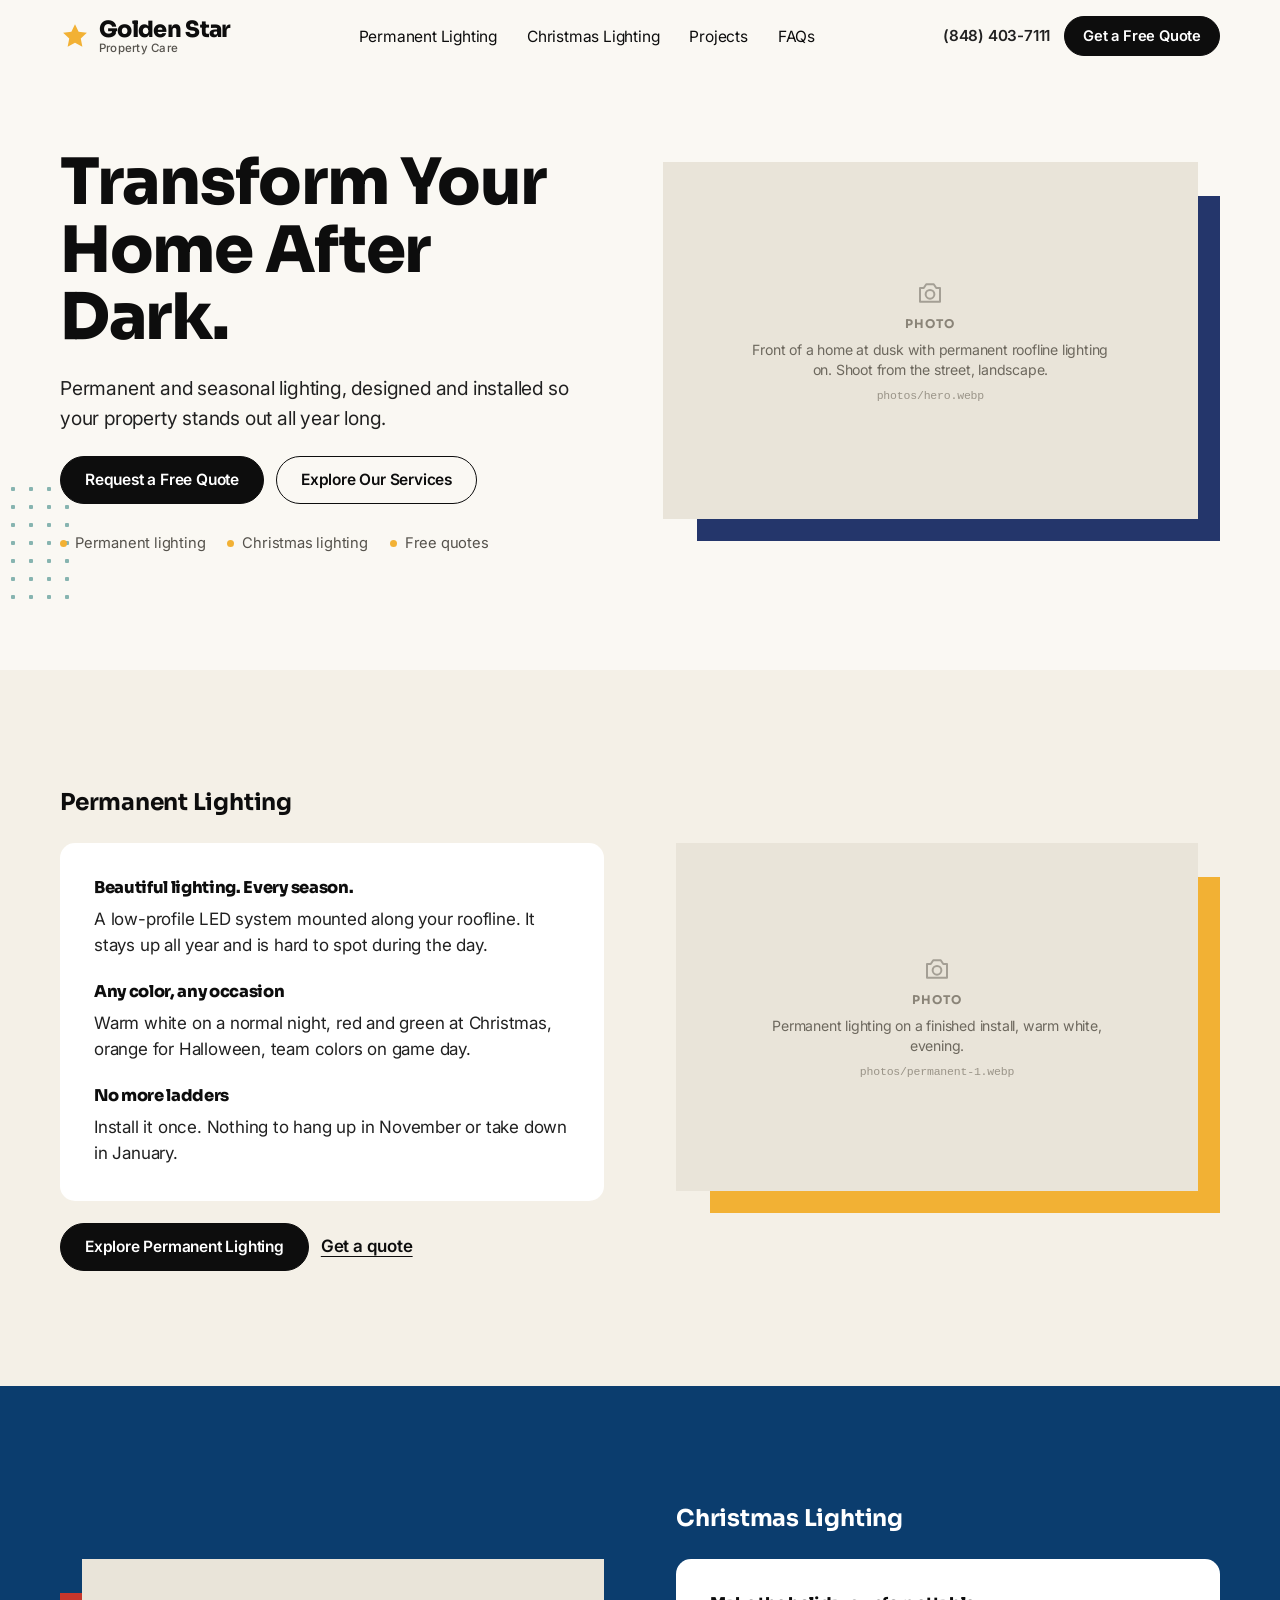
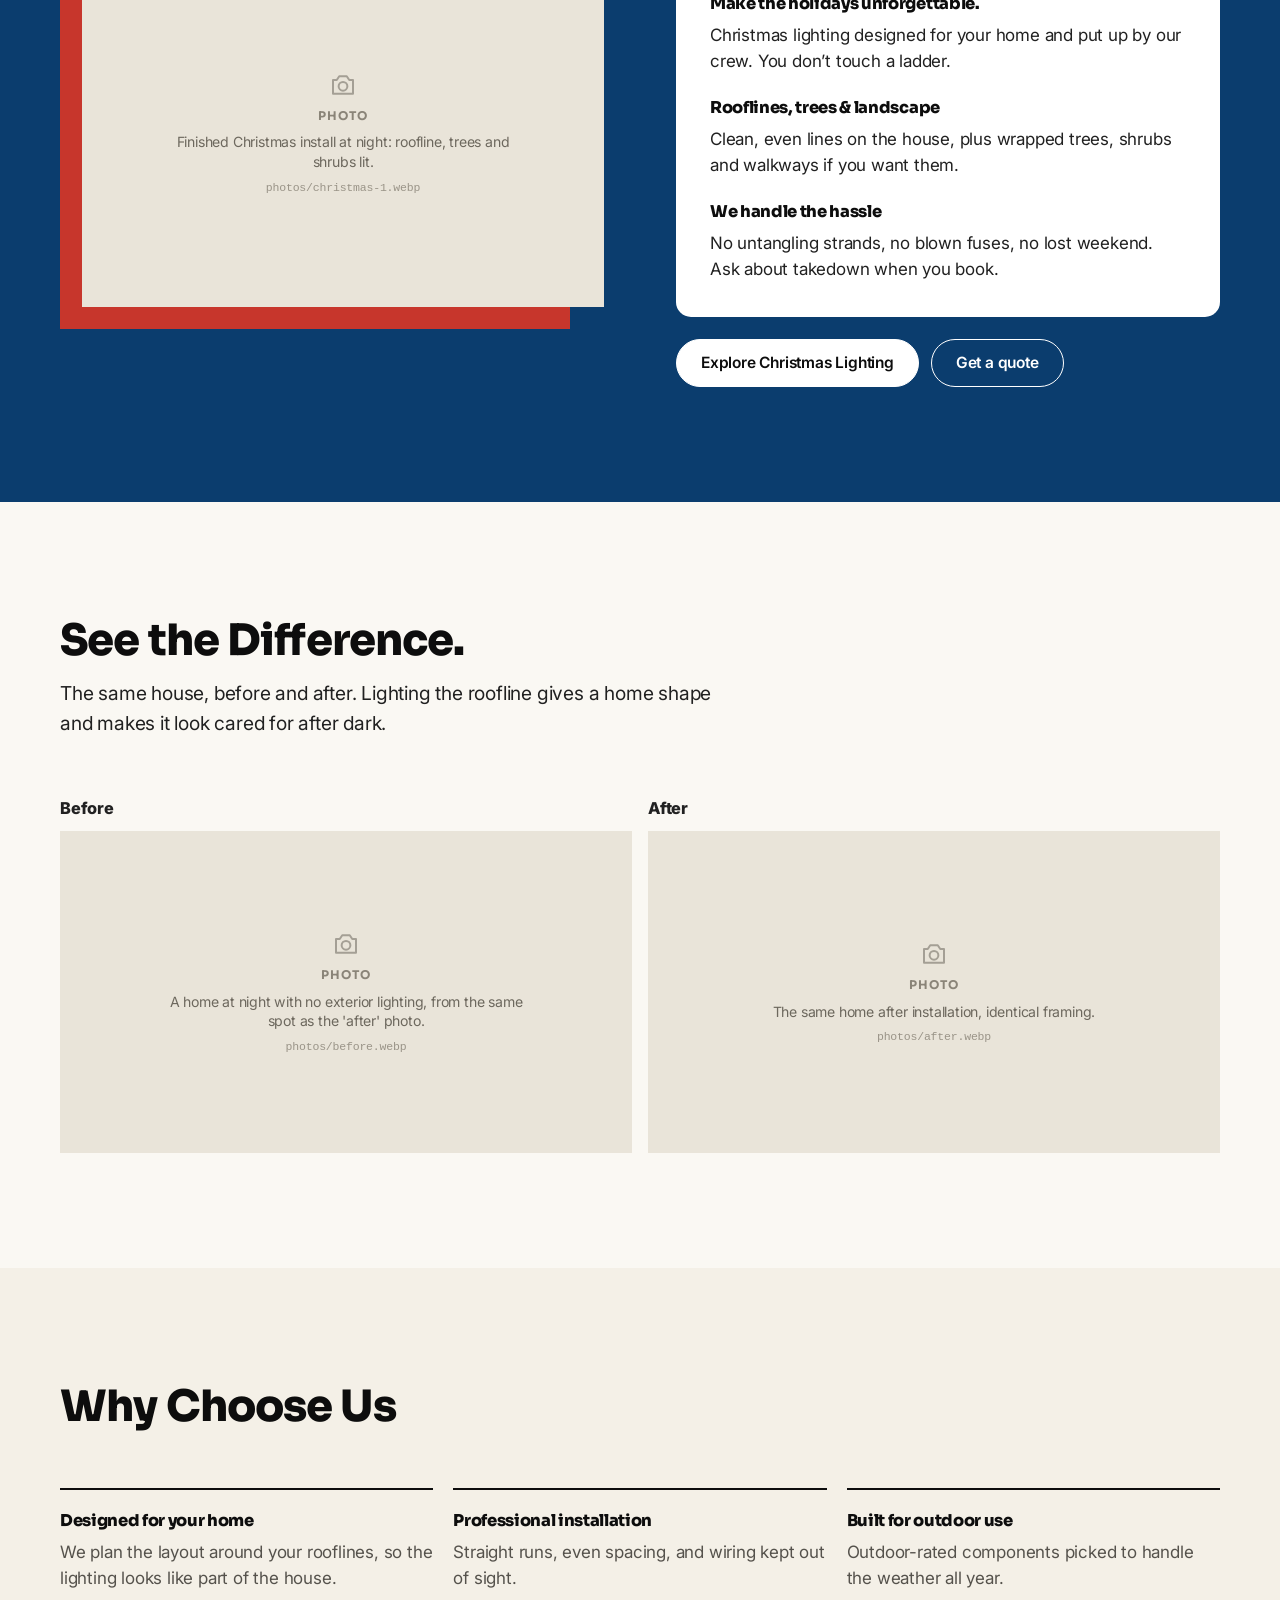
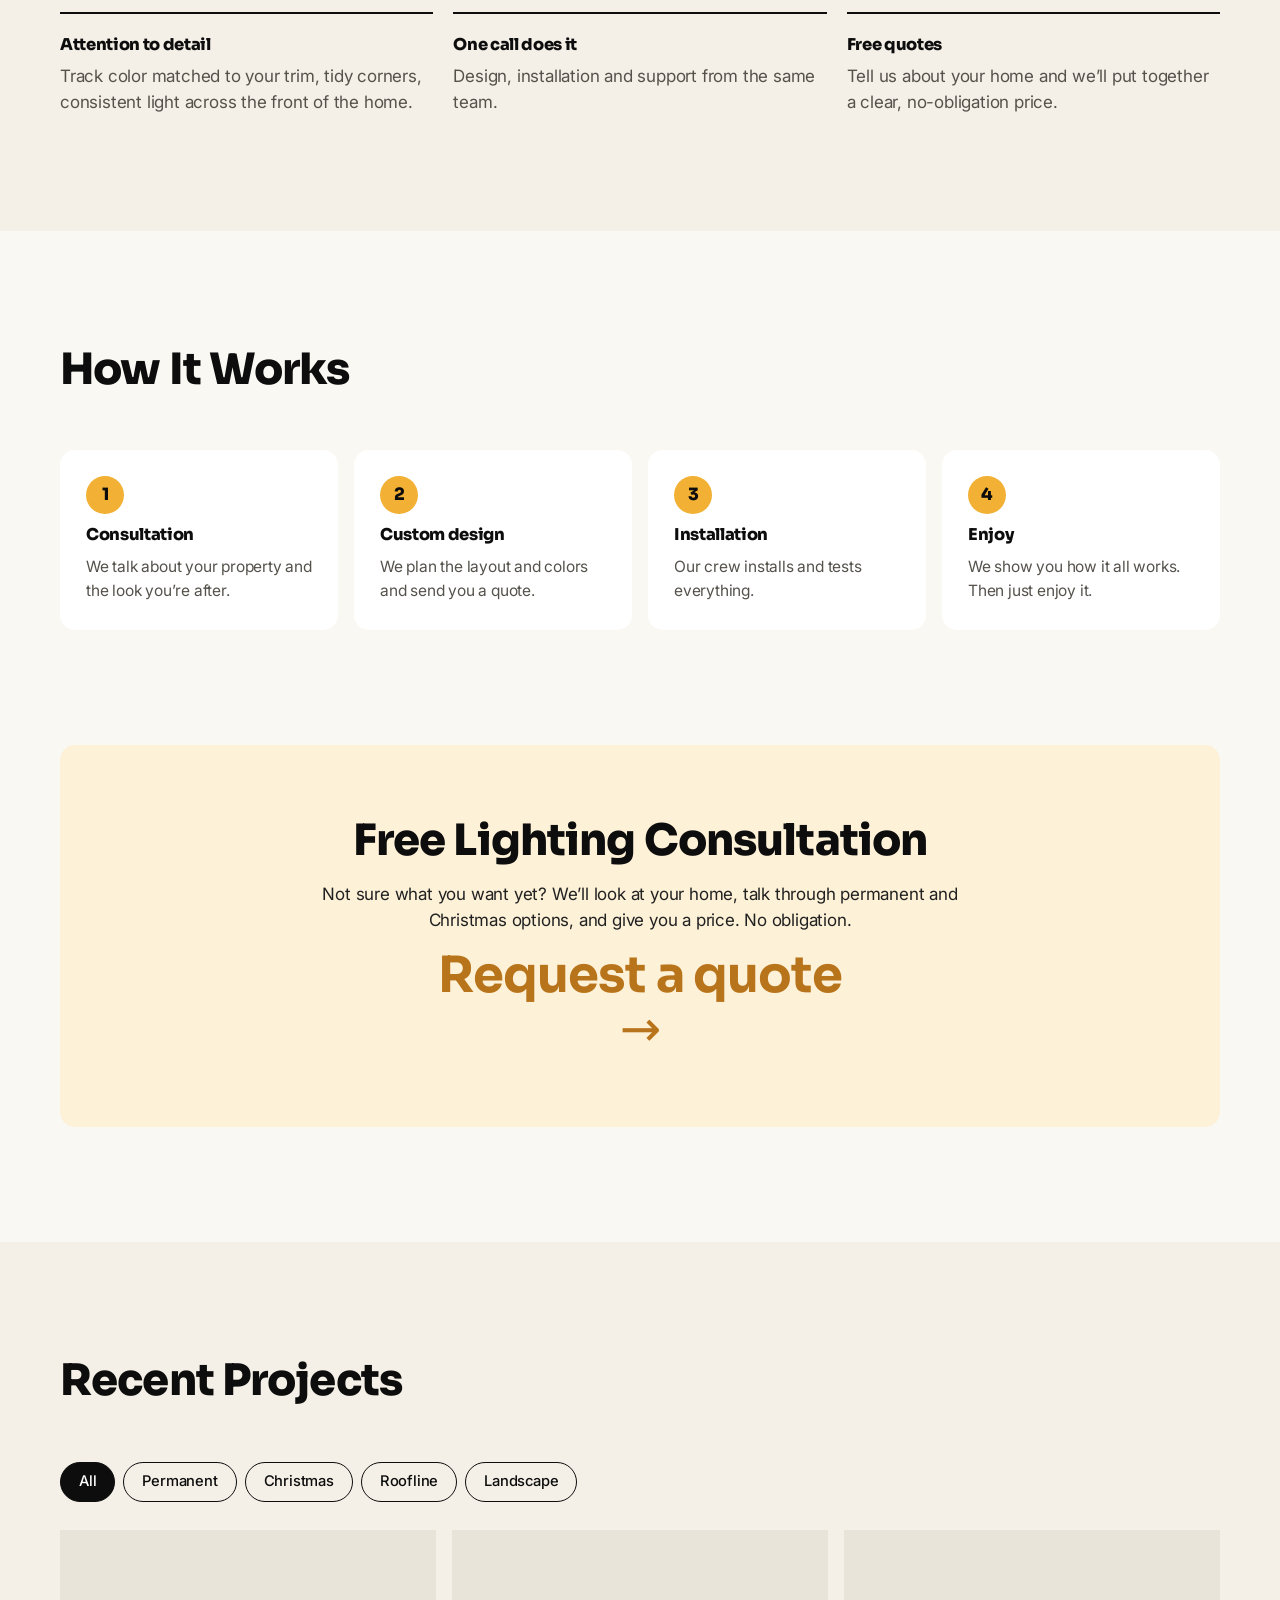
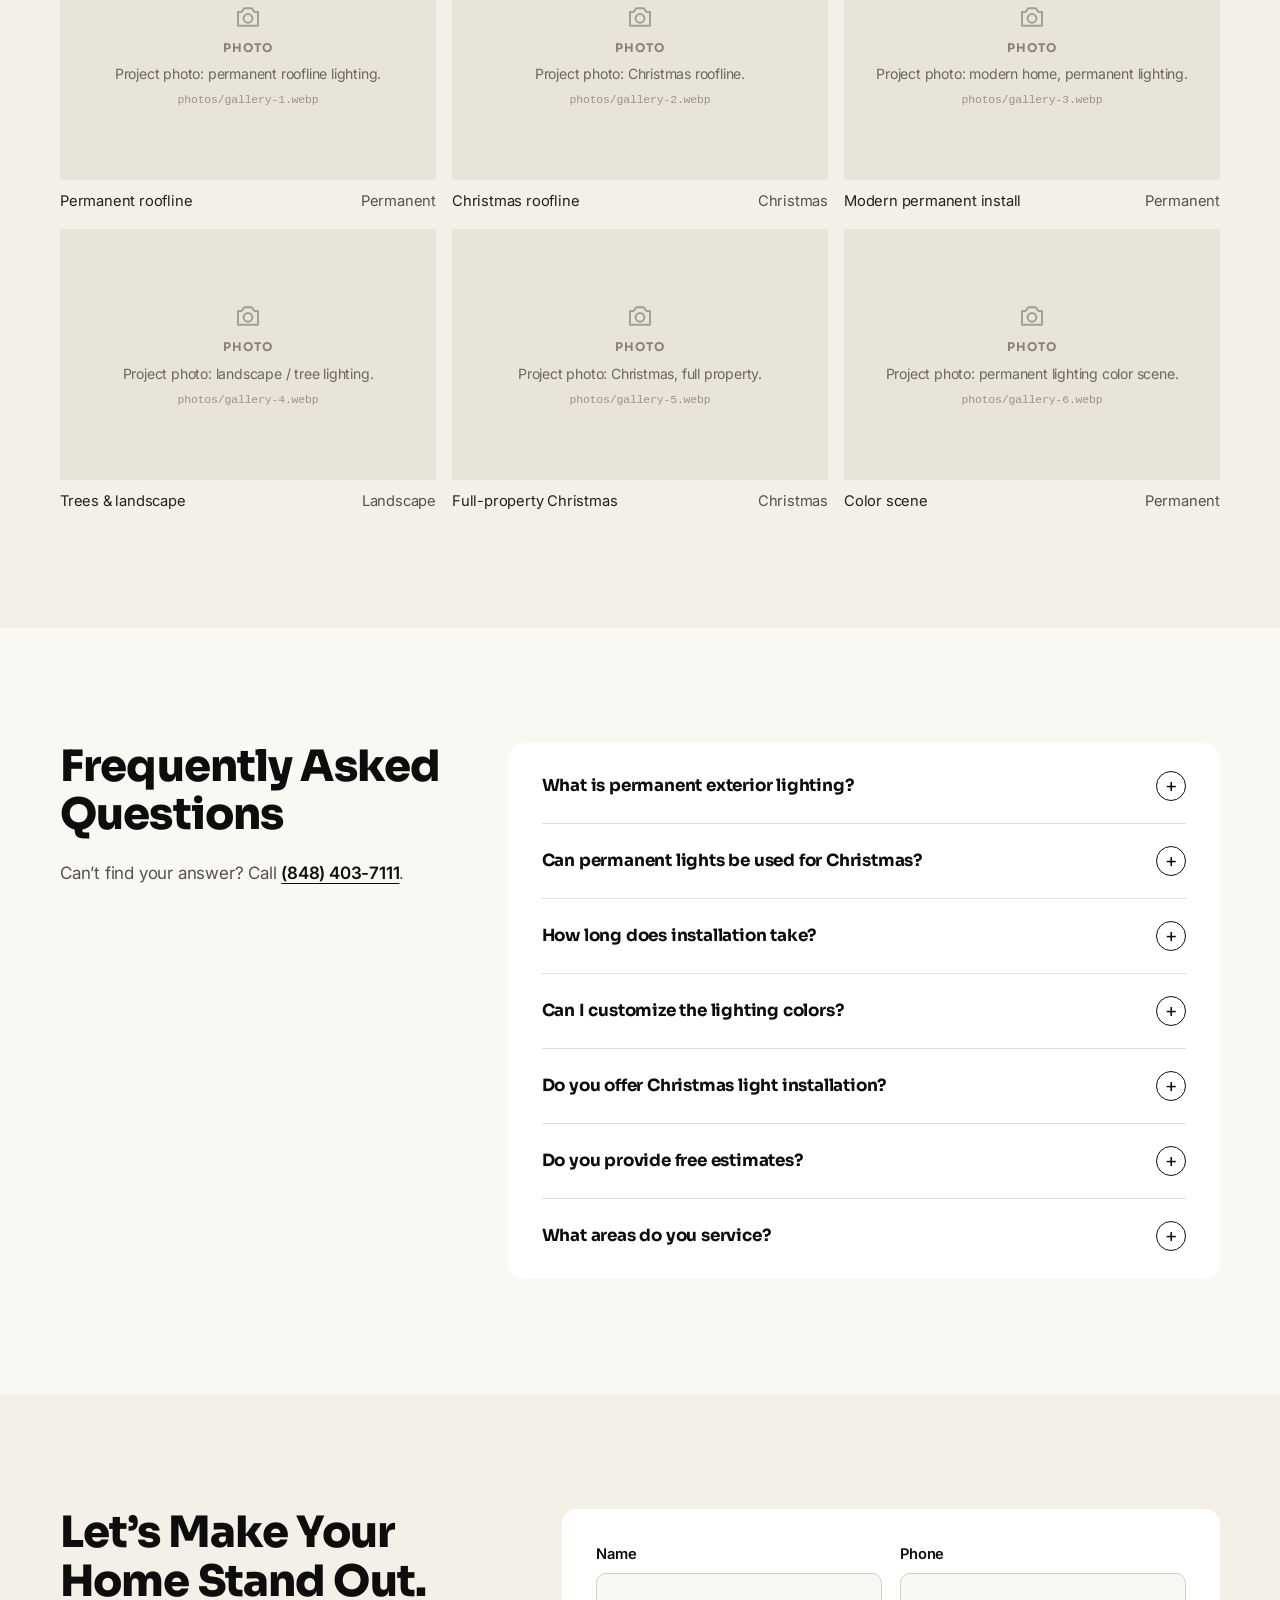
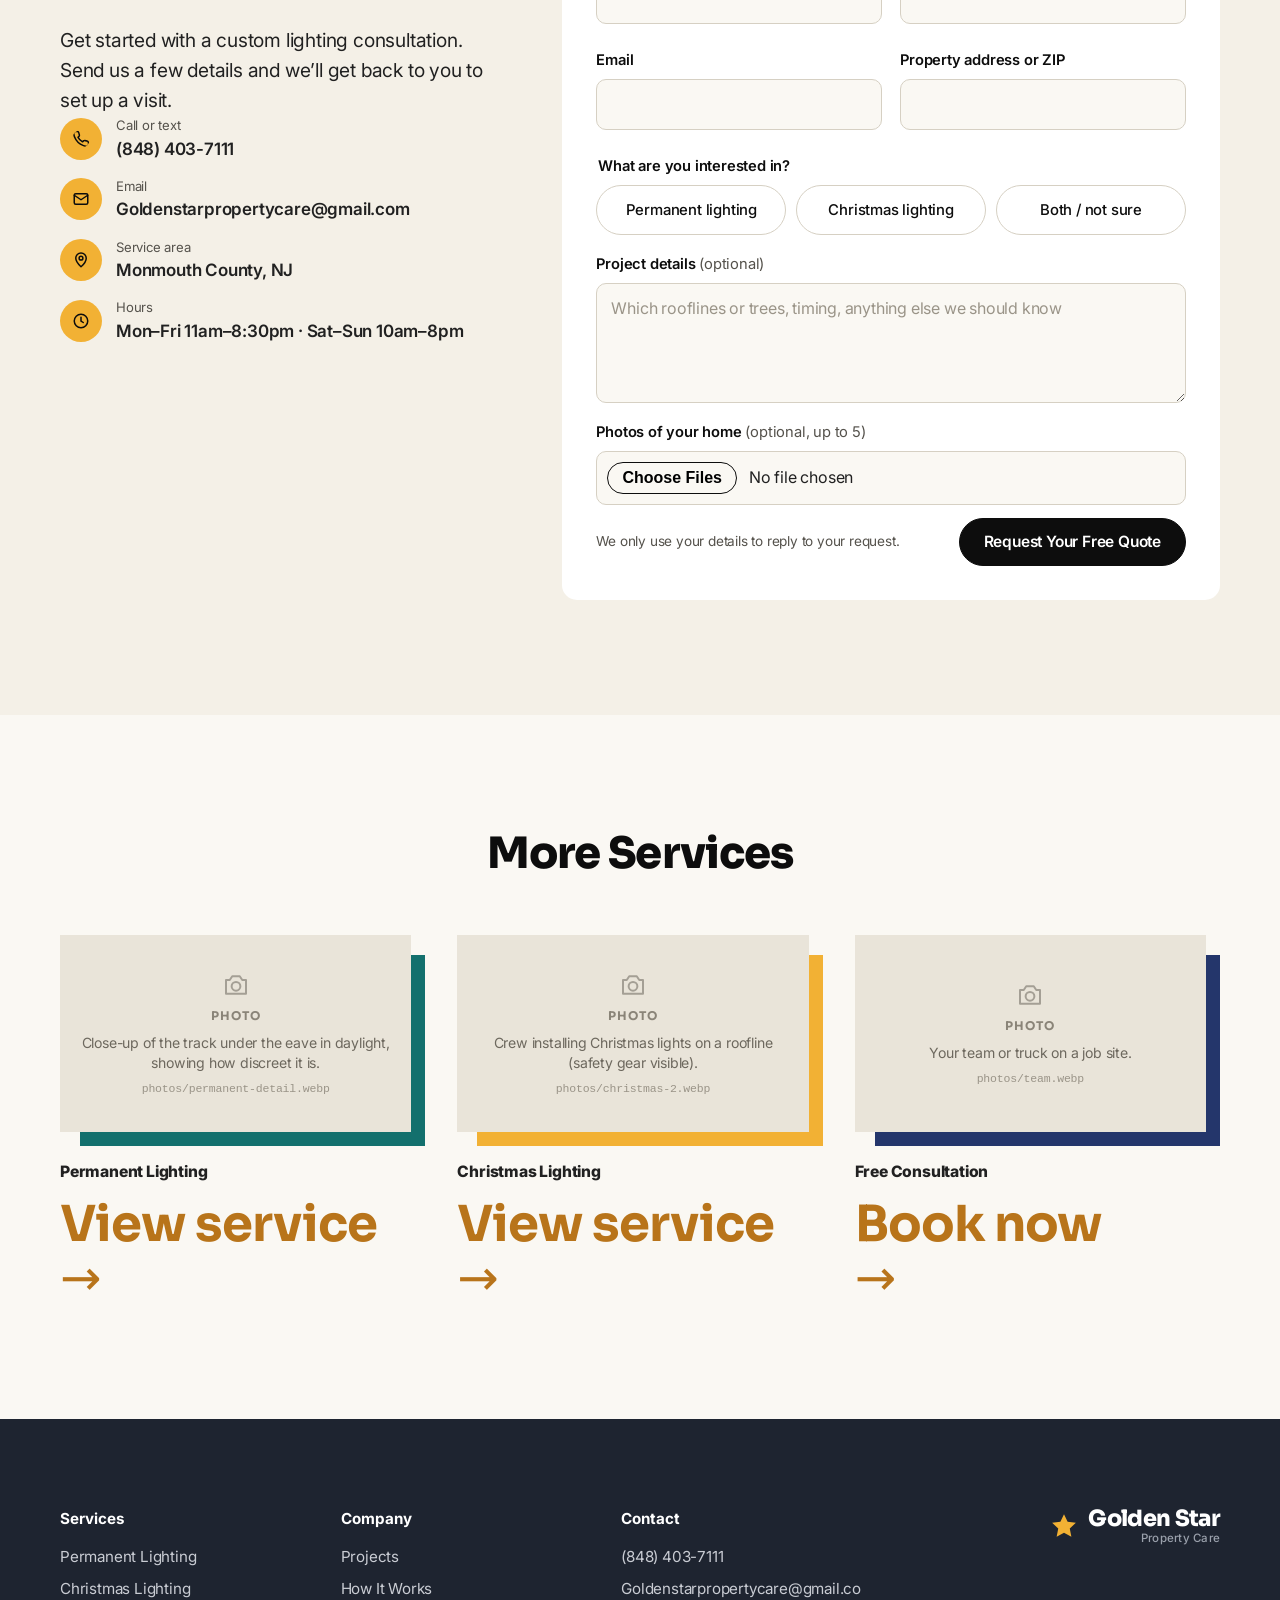
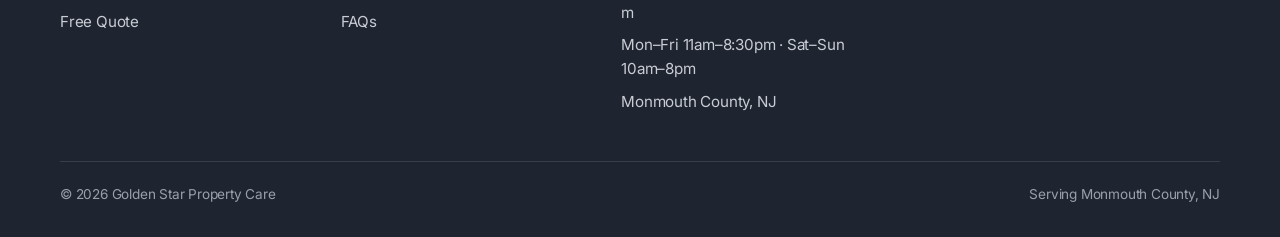
==== index.html @ 19f2c46d "Add files via upload" ====
<!DOCTYPE html>
<html lang="en" class="no-js">
<head>
<meta charset="utf-8">
<meta name="viewport" content="width=device-width, initial-scale=1">
<title>Permanent &amp; Christmas Lighting Installation | Golden Star Property Care</title>
<meta name="description" content="Permanent exterior lighting and professional Christmas light installation, designed to make your home stand out after dark all year long. Free quotes.">
<meta name="robots" content="index, follow">
<link rel="canonical" href="https://goldstarlighting.org/">
<meta name="theme-color" content="#faf8f3">
<meta property="og:type" content="website">
<meta property="og:site_name" content="Golden Star Property Care">
<meta property="og:title" content="Permanent &amp; Christmas Lighting Installation | Golden Star Property Care">
<meta property="og:description" content="Permanent exterior lighting and professional Christmas light installation, designed to make your home stand out after dark all year long. Free quotes.">
<meta property="og:url" content="https://goldstarlighting.org/">
<meta property="og:image" content="https://goldstarlighting.org/og-image.png">
<meta name="twitter:card" content="summary_large_image">
<link rel="icon" href="favicon.svg" type="image/svg+xml">
<link rel="manifest" href="site.webmanifest">
<link rel="preconnect" href="https://fonts.googleapis.com">
<link rel="preconnect" href="https://fonts.gstatic.com" crossorigin>
<link rel="stylesheet" href="https://fonts.googleapis.com/css2?family=Inter:wght@400;500;600;700&family=Sora:wght@600;700;800&display=swap">
<link rel="stylesheet" href="styles.css">
<script type="application/ld+json">{"@context": "https://schema.org", "@type": "HomeAndConstructionBusiness", "@id": "https://goldstarlighting.org/#business", "name": "Golden Star Property Care", "url": "https://goldstarlighting.org/", "telephone": "+18484037111", "email": "Goldenstarpropertycare@gmail.com", "image": "https://goldstarlighting.org/og-image.png", "logo": "https://goldstarlighting.org/favicon.svg", "description": "Permanent exterior lighting and professional Christmas light installation.", "makesOffer": [{"@type": "Offer", "itemOffered": {"@id": "https://goldstarlighting.org/permanent-lighting.html#service"}}, {"@type": "Offer", "itemOffered": {"@id": "https://goldstarlighting.org/christmas-lighting.html#service"}}], "openingHoursSpecification": [{"@type": "OpeningHoursSpecification", "dayOfWeek": ["Monday", "Tuesday", "Wednesday", "Thursday", "Friday"], "opens": "11:00", "closes": "20:30"}, {"@type": "OpeningHoursSpecification", "dayOfWeek": ["Saturday", "Sunday"], "opens": "10:00", "closes": "20:00"}], "areaServed": "Monmouth County, NJ"}</script>
<script type="application/ld+json">{"@context": "https://schema.org", "@type": "FAQPage", "mainEntity": [{"@type": "Question", "name": "What is permanent exterior lighting?", "acceptedAnswer": {"@type": "Answer", "text": "It’s an LED lighting system mounted along your roofline, usually in a slim track that matches your trim. It stays up all year. You can run it as soft white light every evening, or switch to colors for holidays and events."}}, {"@type": "Question", "name": "Can permanent lights be used for Christmas?", "acceptedAnswer": {"@type": "Answer", "text": "Yes. Color-capable systems can run Christmas scenes like red and green or classic warm white, so you don’t need to hang lights each year."}}, {"@type": "Question", "name": "How long does installation take?", "acceptedAnswer": {"@type": "Answer", "text": "It depends on the size of the home and how much of the roofline you want lit. We’ll give you a time estimate along with your quote."}}, {"@type": "Question", "name": "Can I customize the lighting colors?", "acceptedAnswer": {"@type": "Answer", "text": "Color-capable systems let you pick everyday whites, holiday colors, or your own color schemes. Most are controlled from a phone app. We’ll go over the exact options during your consultation."}}, {"@type": "Question", "name": "Do you offer Christmas light installation?", "acceptedAnswer": {"@type": "Answer", "text": "Yes. We design and install Christmas lighting for rooflines, trees and landscaping."}}, {"@type": "Question", "name": "Do you provide free estimates?", "acceptedAnswer": {"@type": "Answer", "text": "Yes, quotes are free. Request one online or give us a call."}}, {"@type": "Question", "name": "What areas do you service?", "acceptedAnswer": {"@type": "Answer", "text": "We work in Monmouth County, NJ. If you’re nearby and not sure, just ask."}}]}</script>
<script src="config.js" defer></script>
<script src="main.js" defer></script>
</head>
<body>
<a class="skip-link" href="#main">Skip to content</a>
<header class="site-header">
  <div class="wrap">
    <a class="brand" href="index.html" aria-label="Golden Star Property Care home"><svg class="star" viewBox="0 0 24 24" aria-hidden="true"><path d="M12 2.5l2.9 6.1 6.6.8-4.9 4.6 1.3 6.6L12 17.3l-5.9 3.3 1.3-6.6-4.9-4.6 6.6-.8z" fill="#f2b134"/></svg><span>Golden Star<small>Property Care</small></span></a>
    <nav class="nav" aria-label="Primary"><ul><li><a href="permanent-lighting.html">Permanent Lighting</a></li><li><a href="christmas-lighting.html">Christmas Lighting</a></li><li><a href="index.html#projects">Projects</a></li><li><a href="index.html#faq">FAQs</a></li></ul></nav>
    <div class="header-actions">
      <a class="header-phone" href="tel:+18484037111">(848) 403-7111</a>
      <a class="btn btn--sm header-cta" href="#quote">Get a Free Quote</a>
      <button class="menu-toggle" type="button" aria-expanded="false" aria-controls="mobile-nav" aria-label="Open menu"><span></span></button>
    </div>
  </div>
</header>
<div class="mobile-nav" id="mobile-nav">
  <nav aria-label="Mobile"><ul><li><a href="index.html">Home</a></li><li><a href="permanent-lighting.html">Permanent Lighting</a></li><li><a href="christmas-lighting.html">Christmas Lighting</a></li><li><a href="index.html#projects">Projects</a></li><li><a href="index.html#faq">FAQs</a></li></ul></nav>
  <div class="stack-sm">
    <a class="btn" href="#quote">Get a Free Quote</a>
    <a class="btn btn--line" href="tel:+18484037111"><svg class="ic" viewBox="0 0 24 24" fill="none" stroke="currentColor" stroke-width="2" stroke-linecap="round" stroke-linejoin="round" aria-hidden="true"><path d="M22 16.9v3a2 2 0 0 1-2.2 2 19.8 19.8 0 0 1-8.6-3.1 19.5 19.5 0 0 1-6-6A19.8 19.8 0 0 1 2.1 4.2 2 2 0 0 1 4.1 2h3a2 2 0 0 1 2 1.7c.1.9.4 1.8.7 2.7a2 2 0 0 1-.5 2.1L8 9.8a16 16 0 0 0 6 6l1.3-1.3a2 2 0 0 1 2.1-.4c.9.3 1.8.6 2.7.7a2 2 0 0 1 1.7 2z"/></svg> Call (848) 403-7111</a>
  </div>
</div>
<main id="main">

<section class="hero" aria-labelledby="hero-title">
  <span class="dots" aria-hidden="true"></span>
  <div class="wrap">
    <div class="hero__copy reveal">
      <h1 class="h1" id="hero-title">Transform Your Home After Dark.</h1>
      <p class="lede">Permanent and seasonal lighting, designed and installed so your property stands out all year long.</p>
      <div class="btn-row"><a class="btn" href="#quote">Request a Free Quote</a><a class="btn btn--line" href="#services">Explore Our Services</a></div>
      <ul class="trust"><li>Permanent lighting</li><li>Christmas lighting</li><li>Free quotes</li></ul>
    </div>
    <div class="reveal"><div class="shot shot--navy"><div class="photo photo--empty" role="img" aria-label="Photo coming soon"><div class="brief"><svg viewBox="0 0 24 24" fill="none" stroke="currentColor" stroke-width="1.6" stroke-linecap="round" stroke-linejoin="round" aria-hidden="true"><path d="M4 8h3l2-3h6l2 3h3v11H4z"/><circle cx="12" cy="13" r="3.5"/></svg><strong>Photo</strong><span>Front of a home at dusk with permanent roofline lighting on. Shoot from the street, landscape.</span><code>photos/hero.webp</code></div></div></div></div>
  </div>
</section>

<section class="section bg-sand" id="services" aria-labelledby="perm-title">
  <div class="wrap feature-block">
    <div class="feature-block__text reveal">
      <h2 class="label" id="perm-title">Permanent Lighting</h2>
      <div class="card">
        <div class="sub"><h3 class="h4">Beautiful lighting. Every season.</h3><p>A low-profile LED system mounted along your roofline. It stays up all year and is hard to spot during the day.</p></div>
        <div class="sub"><h3 class="h4">Any color, any occasion</h3><p>Warm white on a normal night, red and green at Christmas, orange for Halloween, team colors on game day.</p></div>
        <div class="sub"><h3 class="h4">No more ladders</h3><p>Install it once. Nothing to hang up in November or take down in January.</p></div>
      </div>
      <div class="btn-row"><a class="btn" href="permanent-lighting.html">Explore Permanent Lighting</a><a class="text-link" href="#quote" data-service="permanent">Get a quote</a></div>
    </div>
    <div class="reveal"><div class="shot shot--amber"><div class="photo photo--empty" role="img" aria-label="Photo coming soon"><div class="brief"><svg viewBox="0 0 24 24" fill="none" stroke="currentColor" stroke-width="1.6" stroke-linecap="round" stroke-linejoin="round" aria-hidden="true"><path d="M4 8h3l2-3h6l2 3h3v11H4z"/><circle cx="12" cy="13" r="3.5"/></svg><strong>Photo</strong><span>Permanent lighting on a finished install, warm white, evening.</span><code>photos/permanent-1.webp</code></div></div></div></div>
  </div>
</section>

<section class="section bg-blue" aria-labelledby="xmas-title">
  <div class="wrap feature-block feature-block--flip">
    <div class="feature-block__text reveal">
      <h2 class="label" id="xmas-title" style="color:#fff">Christmas Lighting</h2>
      <div class="card">
        <div class="sub"><h3 class="h4">Make the holidays unforgettable.</h3><p>Christmas lighting designed for your home and put up by our crew. You don’t touch a ladder.</p></div>
        <div class="sub"><h3 class="h4">Rooflines, trees &amp; landscape</h3><p>Clean, even lines on the house, plus wrapped trees, shrubs and walkways if you want them.</p></div>
        <div class="sub"><h3 class="h4">We handle the hassle</h3><p>No untangling strands, no blown fuses, no lost weekend. Ask about takedown when you book.</p></div>
      </div>
      <div class="btn-row"><a class="btn" href="christmas-lighting.html">Explore Christmas Lighting</a><a class="btn btn--line" href="#quote" data-service="christmas">Get a quote</a></div>
    </div>
    <div class="reveal"><div class="shot shot--red shot--left"><div class="photo photo--empty" role="img" aria-label="Photo coming soon"><div class="brief"><svg viewBox="0 0 24 24" fill="none" stroke="currentColor" stroke-width="1.6" stroke-linecap="round" stroke-linejoin="round" aria-hidden="true"><path d="M4 8h3l2-3h6l2 3h3v11H4z"/><circle cx="12" cy="13" r="3.5"/></svg><strong>Photo</strong><span>Finished Christmas install at night: roofline, trees and shrubs lit.</span><code>photos/christmas-1.webp</code></div></div></div></div>
  </div>
</section>

<section class="section" aria-labelledby="ba-title">
  <div class="wrap">
    <div class="head"><h2 class="h2" id="ba-title">See the Difference.</h2><p class="lede">The same house, before and after. Lighting the roofline gives a home shape and makes it look cared for after dark.</p></div>
    <div class="ba-pair reveal"><div class="stack-sm"><span class="h4">Before</span><div class="photo photo--wide photo--empty" role="img" aria-label="Photo coming soon"><div class="brief"><svg viewBox="0 0 24 24" fill="none" stroke="currentColor" stroke-width="1.6" stroke-linecap="round" stroke-linejoin="round" aria-hidden="true"><path d="M4 8h3l2-3h6l2 3h3v11H4z"/><circle cx="12" cy="13" r="3.5"/></svg><strong>Photo</strong><span>A home at night with no exterior lighting, from the same spot as the 'after' photo.</span><code>photos/before.webp</code></div></div></div><div class="stack-sm"><span class="h4">After</span><div class="photo photo--wide photo--empty" role="img" aria-label="Photo coming soon"><div class="brief"><svg viewBox="0 0 24 24" fill="none" stroke="currentColor" stroke-width="1.6" stroke-linecap="round" stroke-linejoin="round" aria-hidden="true"><path d="M4 8h3l2-3h6l2 3h3v11H4z"/><circle cx="12" cy="13" r="3.5"/></svg><strong>Photo</strong><span>The same home after installation, identical framing.</span><code>photos/after.webp</code></div></div></div></div>
  </div>
</section>

<section class="section bg-sand" aria-labelledby="why-title">
  <div class="wrap">
    <div class="head"><h2 class="h2" id="why-title">Why Choose Us</h2></div>
    <div class="grid-3">
      <div class="point reveal"><h3 class="h4">Designed for your home</h3><p>We plan the layout around your rooflines, so the lighting looks like part of the house.</p></div>
      <div class="point reveal"><h3 class="h4">Professional installation</h3><p>Straight runs, even spacing, and wiring kept out of sight.</p></div>
      <div class="point reveal"><h3 class="h4">Built for outdoor use</h3><p>Outdoor-rated components picked to handle the weather all year.</p></div>
      <div class="point reveal"><h3 class="h4">Attention to detail</h3><p>Track color matched to your trim, tidy corners, consistent light across the front of the home.</p></div>
      <div class="point reveal"><h3 class="h4">One call does it</h3><p>Design, installation and support from the same team.</p></div>
      <div class="point reveal"><h3 class="h4">Free quotes</h3><p>Tell us about your home and we’ll put together a clear, no-obligation price.</p></div>
    </div>
  </div>
</section>

<section class="section" id="how" aria-labelledby="how-title">
  <div class="wrap">
    <div class="head"><h2 class="h2" id="how-title">How It Works</h2></div>
    <ol class="steps">
      <li class="step reveal"><h3 class="h4">Consultation</h3><p>We talk about your property and the look you’re after.</p></li>
      <li class="step reveal"><h3 class="h4">Custom design</h3><p>We plan the layout and colors and send you a quote.</p></li>
      <li class="step reveal"><h3 class="h4">Installation</h3><p>Our crew installs and tests everything.</p></li>
      <li class="step reveal"><h3 class="h4">Enjoy</h3><p>We show you how it all works. Then just enjoy it.</p></li>
    </ol>
  </div>
</section>

<section class="section" style="padding-top:0" aria-labelledby="banner-title">
  <div class="wrap">
    <div class="banner reveal">
      <h2 class="h2" id="banner-title">Free Lighting Consultation</h2>
      <p>Not sure what you want yet? We’ll look at your home, talk through permanent and Christmas options, and give you a price. No obligation.</p>
      <a class="big-link" href="#quote">Request a quote <span class="arr">→</span></a>
    </div>
  </div>
</section>

<section class="section bg-sand" id="projects" aria-labelledby="proj-title">
  <div class="wrap">
    <div class="head"><h2 class="h2" id="proj-title">Recent Projects</h2></div>
    <div class="filters" role="group" aria-label="Filter projects" data-filter-group="gallery-grid"><button class="chip" type="button" data-filter="all" aria-pressed="true">All</button><button class="chip" type="button" data-filter="permanent" aria-pressed="false">Permanent</button><button class="chip" type="button" data-filter="christmas" aria-pressed="false">Christmas</button><button class="chip" type="button" data-filter="roofline" aria-pressed="false">Roofline</button><button class="chip" type="button" data-filter="landscape" aria-pressed="false">Landscape</button></div><div class="gallery" id="gallery-grid"><figure class="g-item reveal" data-cat="permanent roofline"><div class="photo photo--empty" role="img" aria-label="Photo coming soon"><div class="brief"><svg viewBox="0 0 24 24" fill="none" stroke="currentColor" stroke-width="1.6" stroke-linecap="round" stroke-linejoin="round" aria-hidden="true"><path d="M4 8h3l2-3h6l2 3h3v11H4z"/><circle cx="12" cy="13" r="3.5"/></svg><strong>Photo</strong><span>Project photo: permanent roofline lighting.</span><code>photos/gallery-1.webp</code></div></div><figcaption>Permanent roofline<span>Permanent</span></figcaption></figure><figure class="g-item reveal" data-cat="christmas roofline"><div class="photo photo--empty" role="img" aria-label="Photo coming soon"><div class="brief"><svg viewBox="0 0 24 24" fill="none" stroke="currentColor" stroke-width="1.6" stroke-linecap="round" stroke-linejoin="round" aria-hidden="true"><path d="M4 8h3l2-3h6l2 3h3v11H4z"/><circle cx="12" cy="13" r="3.5"/></svg><strong>Photo</strong><span>Project photo: Christmas roofline.</span><code>photos/gallery-2.webp</code></div></div><figcaption>Christmas roofline<span>Christmas</span></figcaption></figure><figure class="g-item reveal" data-cat="permanent"><div class="photo photo--empty" role="img" aria-label="Photo coming soon"><div class="brief"><svg viewBox="0 0 24 24" fill="none" stroke="currentColor" stroke-width="1.6" stroke-linecap="round" stroke-linejoin="round" aria-hidden="true"><path d="M4 8h3l2-3h6l2 3h3v11H4z"/><circle cx="12" cy="13" r="3.5"/></svg><strong>Photo</strong><span>Project photo: modern home, permanent lighting.</span><code>photos/gallery-3.webp</code></div></div><figcaption>Modern permanent install<span>Permanent</span></figcaption></figure><figure class="g-item reveal" data-cat="landscape christmas"><div class="photo photo--empty" role="img" aria-label="Photo coming soon"><div class="brief"><svg viewBox="0 0 24 24" fill="none" stroke="currentColor" stroke-width="1.6" stroke-linecap="round" stroke-linejoin="round" aria-hidden="true"><path d="M4 8h3l2-3h6l2 3h3v11H4z"/><circle cx="12" cy="13" r="3.5"/></svg><strong>Photo</strong><span>Project photo: landscape / tree lighting.</span><code>photos/gallery-4.webp</code></div></div><figcaption>Trees & landscape<span>Landscape</span></figcaption></figure><figure class="g-item reveal" data-cat="christmas landscape"><div class="photo photo--empty" role="img" aria-label="Photo coming soon"><div class="brief"><svg viewBox="0 0 24 24" fill="none" stroke="currentColor" stroke-width="1.6" stroke-linecap="round" stroke-linejoin="round" aria-hidden="true"><path d="M4 8h3l2-3h6l2 3h3v11H4z"/><circle cx="12" cy="13" r="3.5"/></svg><strong>Photo</strong><span>Project photo: Christmas, full property.</span><code>photos/gallery-5.webp</code></div></div><figcaption>Full-property Christmas<span>Christmas</span></figcaption></figure><figure class="g-item reveal" data-cat="permanent"><div class="photo photo--empty" role="img" aria-label="Photo coming soon"><div class="brief"><svg viewBox="0 0 24 24" fill="none" stroke="currentColor" stroke-width="1.6" stroke-linecap="round" stroke-linejoin="round" aria-hidden="true"><path d="M4 8h3l2-3h6l2 3h3v11H4z"/><circle cx="12" cy="13" r="3.5"/></svg><strong>Photo</strong><span>Project photo: permanent lighting color scene.</span><code>photos/gallery-6.webp</code></div></div><figcaption>Color scene<span>Permanent</span></figcaption></figure></div>
  </div>
</section>


<section class="section" id="faq" aria-labelledby="faq-title">
  <div class="wrap faq-layout">
    <div class="stack reveal"><h2 class="h2" id="faq-title">Frequently Asked Questions</h2><p class="soft">Can’t find your answer? Call <a class="text-link" href="tel:+18484037111">(848) 403-7111</a>.</p></div>
    <div class="reveal"><div class="faq"><details><summary>What is permanent exterior lighting?</summary><div class="answer"><p>It’s an LED lighting system mounted along your roofline, usually in a slim track that matches your trim. It stays up all year. You can run it as soft white light every evening, or switch to colors for holidays and events.</p></div></details><details><summary>Can permanent lights be used for Christmas?</summary><div class="answer"><p>Yes. Color-capable systems can run Christmas scenes like red and green or classic warm white, so you don’t need to hang lights each year.</p></div></details><details><summary>How long does installation take?</summary><div class="answer"><p>It depends on the size of the home and how much of the roofline you want lit. We’ll give you a time estimate along with your quote.</p></div></details><details><summary>Can I customize the lighting colors?</summary><div class="answer"><p>Color-capable systems let you pick everyday whites, holiday colors, or your own color schemes. Most are controlled from a phone app. We’ll go over the exact options during your consultation.</p></div></details><details><summary>Do you offer Christmas light installation?</summary><div class="answer"><p>Yes. We design and install Christmas lighting for rooflines, trees and landscaping.</p></div></details><details><summary>Do you provide free estimates?</summary><div class="answer"><p>Yes, quotes are free. Request one online or give us a call.</p></div></details><details><summary>What areas do you service?</summary><div class="answer"><p>We work in Monmouth County, NJ. If you’re nearby and not sure, just ask.</p></div></details></div></div>
  </div>
</section>
<section class="section bg-sand" id="quote" aria-labelledby="quote-title">
  <div class="wrap quote">
    <div class="stack reveal">
      <h2 class="h2" id="quote-title">Let’s Make Your Home Stand Out.</h2>
      <p class="lede">Get started with a custom lighting consultation. Send us a few details and we’ll get back to you to set up a visit.</p>
      <ul class="contact">
        <li><a href="tel:+18484037111"><span class="ic"><svg class="ic" viewBox="0 0 24 24" fill="none" stroke="currentColor" stroke-width="2" stroke-linecap="round" stroke-linejoin="round" aria-hidden="true"><path d="M22 16.9v3a2 2 0 0 1-2.2 2 19.8 19.8 0 0 1-8.6-3.1 19.5 19.5 0 0 1-6-6A19.8 19.8 0 0 1 2.1 4.2 2 2 0 0 1 4.1 2h3a2 2 0 0 1 2 1.7c.1.9.4 1.8.7 2.7a2 2 0 0 1-.5 2.1L8 9.8a16 16 0 0 0 6 6l1.3-1.3a2 2 0 0 1 2.1-.4c.9.3 1.8.6 2.7.7a2 2 0 0 1 1.7 2z"/></svg></span><span><small>Call or text</small><strong>(848) 403-7111</strong></span></a></li>
        <li><a href="mailto:Goldenstarpropertycare@gmail.com"><span class="ic"><svg viewBox="0 0 24 24" fill="none" stroke="currentColor" stroke-width="2" stroke-linecap="round" stroke-linejoin="round" aria-hidden="true"><rect x="3" y="5" width="18" height="14" rx="2"/><path d="M3 7l9 6 9-6"/></svg></span><span><small>Email</small><strong>Goldenstarpropertycare@gmail.com</strong></span></a></li>
        <li><div><span class="ic"><svg viewBox="0 0 24 24" fill="none" stroke="currentColor" stroke-width="2" stroke-linecap="round" stroke-linejoin="round" aria-hidden="true"><path d="M12 21s-7-6.2-7-11.5A7 7 0 0 1 19 9.5C19 14.8 12 21 12 21z"/><circle cx="12" cy="9.5" r="2.5"/></svg></span><span><small>Service area</small><strong>Monmouth County, NJ</strong></span></div></li>
        <li><div><span class="ic"><svg viewBox="0 0 24 24" fill="none" stroke="currentColor" stroke-width="2" stroke-linecap="round" aria-hidden="true"><circle cx="12" cy="12" r="9"/><path d="M12 7v5l3 2"/></svg></span><span><small>Hours</small><strong>Mon–Fri 11am–8:30pm · Sat–Sun 10am–8pm</strong></span></div></li>
      </ul>
    </div>
    <div class="card reveal">
      <form data-quote-form novalidate enctype="multipart/form-data" method="post" aria-describedby="form-note">
        <div class="form-grid">
          <div class="field"><label for="f-name">Name</label><input id="f-name" name="name" type="text" autocomplete="name" data-required aria-describedby="e-name"><span class="error" id="e-name" aria-live="polite"></span></div>
          <div class="field"><label for="f-phone">Phone</label><input id="f-phone" name="phone" type="tel" autocomplete="tel" inputmode="tel" data-required aria-describedby="e-phone"><span class="error" id="e-phone" aria-live="polite"></span></div>
          <div class="field"><label for="f-email">Email</label><input id="f-email" name="email" type="email" autocomplete="email" data-required aria-describedby="e-email"><span class="error" id="e-email" aria-live="polite"></span></div>
          <div class="field"><label for="f-loc">Property address or ZIP</label><input id="f-loc" name="location" type="text" autocomplete="street-address" data-required aria-describedby="e-loc"><span class="error" id="e-loc" aria-live="polite"></span></div>
          <fieldset class="field full service-options"><legend>What are you interested in?</legend><label class="opt-card"><input type="radio" name="service" value="permanent"><span>Permanent lighting</span></label><label class="opt-card"><input type="radio" name="service" value="christmas"><span>Christmas lighting</span></label><label class="opt-card"><input type="radio" name="service" value="both"><span>Both / not sure</span></label></fieldset>
          <div class="field full"><label for="f-details">Project details <span class="opt">(optional)</span></label><textarea id="f-details" name="details" placeholder="Which rooflines or trees, timing, anything else we should know"></textarea></div>
          <div class="field full"><label for="f-photos">Photos of your home <span class="opt">(optional, up to 5)</span></label><input id="f-photos" name="photos" type="file" accept="image/*" multiple aria-describedby="e-photos"><span class="error" id="e-photos" aria-live="polite"></span></div>
          <div class="hp" aria-hidden="true"><label for="f-hp">Leave empty</label><input id="f-hp" name="company_website" type="text" tabindex="-1" autocomplete="off"></div>
        </div>
        <div class="form-foot"><p id="form-note">We only use your details to reply to your request.</p><button class="btn" type="submit">Request Your Free Quote</button></div>
        <div class="form-status" role="status" aria-live="polite"></div>
      </form>
    </div>
  </div>
</section>

<section class="section" aria-labelledby="more-title">
  <div class="wrap">
    <div class="head head--center"><h2 class="h2" id="more-title">More Services</h2></div>
    <div class="explore"><a href="permanent-lighting.html" class="reveal"><div class="shot shot--teal"><div class="photo photo--wide photo--empty" role="img" aria-label="Photo coming soon"><div class="brief"><svg viewBox="0 0 24 24" fill="none" stroke="currentColor" stroke-width="1.6" stroke-linecap="round" stroke-linejoin="round" aria-hidden="true"><path d="M4 8h3l2-3h6l2 3h3v11H4z"/><circle cx="12" cy="13" r="3.5"/></svg><strong>Photo</strong><span>Close-up of the track under the eave in daylight, showing how discreet it is.</span><code>photos/permanent-detail.webp</code></div></div></div><span class="h4">Permanent Lighting</span><span class="big-link">View service<span class="arr">→</span></span></a><a href="christmas-lighting.html" class="reveal"><div class="shot shot--amber"><div class="photo photo--wide photo--empty" role="img" aria-label="Photo coming soon"><div class="brief"><svg viewBox="0 0 24 24" fill="none" stroke="currentColor" stroke-width="1.6" stroke-linecap="round" stroke-linejoin="round" aria-hidden="true"><path d="M4 8h3l2-3h6l2 3h3v11H4z"/><circle cx="12" cy="13" r="3.5"/></svg><strong>Photo</strong><span>Crew installing Christmas lights on a roofline (safety gear visible).</span><code>photos/christmas-2.webp</code></div></div></div><span class="h4">Christmas Lighting</span><span class="big-link">View service<span class="arr">→</span></span></a><a href="#quote" class="reveal"><div class="shot shot--navy"><div class="photo photo--wide photo--empty" role="img" aria-label="Photo coming soon"><div class="brief"><svg viewBox="0 0 24 24" fill="none" stroke="currentColor" stroke-width="1.6" stroke-linecap="round" stroke-linejoin="round" aria-hidden="true"><path d="M4 8h3l2-3h6l2 3h3v11H4z"/><circle cx="12" cy="13" r="3.5"/></svg><strong>Photo</strong><span>Your team or truck on a job site.</span><code>photos/team.webp</code></div></div></div><span class="h4">Free Consultation</span><span class="big-link">Book now<span class="arr">→</span></span></a></div>
  </div>
</section>

</main>
<footer class="site-footer">
  <div class="wrap">
    <div class="footer-grid">
      <div><h2>Services</h2><ul><li><a href="permanent-lighting.html">Permanent Lighting</a></li><li><a href="christmas-lighting.html">Christmas Lighting</a></li><li><a href="#quote">Free Quote</a></li></ul></div>
      <div><h2>Company</h2><ul><li><a href="index.html#projects">Projects</a></li><li><a href="index.html#how">How It Works</a></li><li><a href="index.html#faq">FAQs</a></li></ul></div>
      <div><h2>Contact</h2><ul><li><a href="tel:+18484037111">(848) 403-7111</a></li><li><a href="mailto:Goldenstarpropertycare@gmail.com">Goldenstarpropertycare@gmail.com</a></li><li>Mon–Fri 11am–8:30pm · Sat–Sun 10am–8pm</li><li>Monmouth County, NJ</li></ul></div>
      <div><a class="brand" href="index.html" aria-label="Golden Star Property Care home"><svg class="star" viewBox="0 0 24 24" aria-hidden="true"><path d="M12 2.5l2.9 6.1 6.6.8-4.9 4.6 1.3 6.6L12 17.3l-5.9 3.3 1.3-6.6-4.9-4.6 6.6-.8z" fill="#f2b134"/></svg><span>Golden Star<small>Property Care</small></span></a></div>
    </div>
    <div class="footer-bottom"><span>© <span data-year>2026</span> Golden Star Property Care</span><span>Serving Monmouth County, NJ</span></div>
  </div>
</footer>
<div class="sticky-cta" aria-label="Quick contact">
  <a class="btn btn--line" href="tel:+18484037111"><svg class="ic" viewBox="0 0 24 24" fill="none" stroke="currentColor" stroke-width="2" stroke-linecap="round" stroke-linejoin="round" aria-hidden="true"><path d="M22 16.9v3a2 2 0 0 1-2.2 2 19.8 19.8 0 0 1-8.6-3.1 19.5 19.5 0 0 1-6-6A19.8 19.8 0 0 1 2.1 4.2 2 2 0 0 1 4.1 2h3a2 2 0 0 1 2 1.7c.1.9.4 1.8.7 2.7a2 2 0 0 1-.5 2.1L8 9.8a16 16 0 0 0 6 6l1.3-1.3a2 2 0 0 1 2.1-.4c.9.3 1.8.6 2.7.7a2 2 0 0 1 1.7 2z"/></svg> Call</a>
  <a class="btn" href="#quote">Free Quote</a>
</div>
<dialog class="lightbox" id="lightbox" aria-label="Photo viewer"><img src="data:," alt=""><div class="lightbox__bar"><span data-lb-caption></span><button class="lightbox__close" type="button" aria-label="Close">×</button></div></dialog>
</body>
</html>
---- styles.css ----
/* =========================================================
   Design system: light, editorial, SaaS-clean
   Cream backgrounds · Sora headings · Inter body · black pill CTAs
   Photos sit on offset solid colour blocks
   ========================================================= */
:root {
  --cream: #faf8f3;
  --sand: #f4f0e7;
  --white: #ffffff;
  --ink: #0d0d0d;
  --text: #212121;
  --soft: #55524c;
  --line: #e4dfd3;
  --blue: #0b3d6e;      /* full-bleed band */
  --navy: #1e2430;      /* footer */
  --amber: #f2b134;     /* offset block + accent */
  --red: #c7362c;       /* christmas block */
  --teal: #13706d;
  --accent: #b8741a;    /* big text links on light */
  --tint: #fdf1d8;      /* banner */
  --radius: 15px;
  --wrap: 1160px;
  --gutter: clamp(20px, 4.5vw, 48px);
  --section: clamp(72px, 9vw, 120px);
  --head: "Sora", ui-sans-serif, system-ui, sans-serif;
  --body: "Inter", ui-sans-serif, system-ui, -apple-system, "Segoe UI", Roboto, sans-serif;
  --header-h: 72px;
}

*, *::before, *::after { box-sizing: border-box; }
html { -webkit-text-size-adjust: 100%; scroll-behavior: smooth; scroll-padding-top: calc(var(--header-h) + 16px); }
body {
  margin: 0; background: var(--cream); color: var(--text);
  font-family: var(--body); font-size: 17px; line-height: 1.55; letter-spacing: -0.2px;
  -webkit-font-smoothing: antialiased; overflow-x: hidden;
}
img { display: block; max-width: 100%; height: auto; }
a { color: inherit; }
button, input, select, textarea { font: inherit; color: inherit; letter-spacing: inherit; }
:focus-visible { outline: 2px solid var(--ink); outline-offset: 3px; }
.skip-link { position: absolute; left: 12px; top: -80px; z-index: 300; background: var(--ink); color: #fff; padding: 10px 16px; border-radius: 999px; }
.skip-link:focus { top: 12px; }
.visually-hidden { position: absolute !important; width: 1px; height: 1px; overflow: hidden; clip: rect(0 0 0 0); white-space: nowrap; }

/* ---------- Type ---------- */
h1, h2, h3, h4 { font-family: var(--head); color: var(--ink); margin: 0; letter-spacing: -0.02em; }
.h1 { font-size: clamp(2.4rem, 1.6rem + 3.4vw, 4rem); font-weight: 800; line-height: 1.06; }
.h2 { font-size: clamp(1.9rem, 1.4rem + 1.9vw, 2.7rem); font-weight: 800; line-height: 1.12; }
.h3 { font-size: clamp(1.3rem, 1.15rem + 0.6vw, 1.6rem); font-weight: 700; line-height: 1.2; }
.h4 { font-size: 1.02rem; font-weight: 800; line-height: 1.3; }
p { margin: 0; }
.lede { font-size: clamp(1.05rem, 1rem + 0.3vw, 1.2rem); color: var(--text); max-width: 34em; }
.soft { color: var(--soft); }
.label { font-family: var(--head); font-weight: 700; font-size: 1.45rem; letter-spacing: -0.01em; color: var(--ink); }

/* ---------- Layout ---------- */
.wrap { width: 100%; max-width: calc(var(--wrap) + var(--gutter) * 2); margin-inline: auto; padding-inline: var(--gutter); }
.section { padding-block: var(--section); position: relative; }
.bg-sand { background: var(--sand); }
.bg-white { background: var(--white); }
.bg-blue { background: var(--blue); color: #fff; }
.bg-blue h2, .bg-blue h3 { color: #fff; }
.bg-blue .card h3, .bg-blue .card h4, .bg-blue .card { color: var(--ink); }
.head { display: grid; gap: 14px; margin-bottom: clamp(36px, 5vw, 56px); max-width: 720px; }
.head--center { text-align: center; margin-inline: auto; justify-items: center; }
.stack > * + * { margin-top: 20px; }
.stack-sm > * + * { margin-top: 10px; }

/* ---------- Buttons & links ---------- */
.btn {
  display: inline-flex; align-items: center; justify-content: center; gap: 10px;
  min-height: 48px; padding: 0 24px; border-radius: 999px; border: 1.5px solid var(--ink);
  background: var(--ink); color: #fff; font-weight: 600; font-size: 0.97rem; text-decoration: none;
  cursor: pointer; white-space: nowrap; transition: background-color .2s, color .2s, transform .2s;
}
.btn:hover { background: #2a2a2a; transform: translateY(-1px); }
.btn--line { background: transparent; color: var(--ink); }
.btn--line:hover { background: var(--ink); color: #fff; }
.bg-blue .btn { background: #fff; color: var(--ink); border-color: #fff; }
.bg-blue .btn--line { background: transparent; color: #fff; }
.bg-blue .btn--line:hover { background: #fff; color: var(--ink); }
.btn--sm { min-height: 40px; padding: 0 18px; font-size: 0.92rem; }
.btn .ic { width: 18px; height: 18px; }
.btn-row { display: flex; flex-wrap: wrap; gap: 12px; align-items: center; }
.big-link {
  display: inline-grid; gap: 4px; text-decoration: none; color: var(--accent);
  font-family: var(--head); font-weight: 700; font-size: clamp(2rem, 1.5rem + 2vw, 3.1rem); line-height: 1.02; letter-spacing: -0.02em;
}
.big-link .arr { font-weight: 400; transition: transform .25s; display: inline-block; }
.big-link:hover .arr { transform: translateX(8px); }
.text-link { font-weight: 600; color: var(--ink); text-underline-offset: 4px; }

/* ---------- Header ---------- */
.site-header { position: sticky; top: 0; z-index: 100; height: var(--header-h); background: var(--cream); display: flex; align-items: center; transition: box-shadow .25s; }
.site-header.is-solid { box-shadow: 0 1px 0 var(--line); }
.site-header .wrap { display: flex; align-items: center; justify-content: space-between; gap: 20px; }
.brand { display: inline-flex; align-items: center; gap: 9px; text-decoration: none; font-family: var(--head); font-weight: 800; font-size: 1.4rem; letter-spacing: -0.03em; color: var(--ink); line-height: 1; }
.brand .star { width: 30px; height: 30px; flex: none; }
.brand small { display: block; font-family: var(--body); font-weight: 500; font-size: 0.72rem; letter-spacing: 0.02em; color: var(--soft); margin-top: 3px; }
.nav { display: none; }
.nav ul { list-style: none; display: flex; gap: 30px; margin: 0; padding: 0; }
.nav a { text-decoration: none; font-size: 0.97rem; color: var(--ink); padding: 6px 0; border-bottom: 2px solid transparent; }
.nav a:hover, .nav a[aria-current="page"] { border-bottom-color: var(--amber); }
.header-actions { display: flex; align-items: center; gap: 14px; }
.header-phone { display: none; text-decoration: none; font-weight: 600; font-size: 0.95rem; }
.header-cta { display: none; }
.menu-toggle { width: 44px; height: 44px; border-radius: 50%; border: 1.5px solid var(--ink); background: transparent; display: inline-grid; place-items: center; cursor: pointer; }
.menu-toggle span, .menu-toggle span::before, .menu-toggle span::after { display: block; width: 18px; height: 2px; background: var(--ink); position: relative; transition: transform .3s, background .2s; }
.menu-toggle span::before, .menu-toggle span::after { content: ""; position: absolute; left: 0; }
.menu-toggle span::before { top: -6px; } .menu-toggle span::after { top: 6px; }
.is-open .menu-toggle span { background: transparent; }
.is-open .menu-toggle span::before { transform: translateY(6px) rotate(45deg); }
.is-open .menu-toggle span::after { transform: translateY(-6px) rotate(-45deg); }
@media (min-width: 1024px) { .nav, .header-cta { display: inline-flex; } .menu-toggle { display: none; } }
@media (min-width: 1200px) { .header-phone { display: inline; } }
.mobile-nav { position: fixed; inset: var(--header-h) 0 0 0; z-index: 99; background: var(--cream); padding: 16px var(--gutter) 40px; display: flex; flex-direction: column; gap: 28px; overflow-y: auto; opacity: 0; visibility: hidden; transition: opacity .25s, visibility .25s; }
.mobile-nav.is-open { opacity: 1; visibility: visible; }
.mobile-nav ul { list-style: none; margin: 0; padding: 0; }
.mobile-nav li a { display: block; padding: 16px 0; border-bottom: 1px solid var(--line); font-family: var(--head); font-weight: 700; font-size: 1.35rem; text-decoration: none; color: var(--ink); }
.mobile-nav .btn { width: 100%; }
@media (min-width: 1024px) { .mobile-nav { display: none; } }

/* ---------- Hero ---------- */
.hero { padding-block: clamp(40px, 6vw, 80px) clamp(72px, 9vw, 120px); position: relative; overflow: hidden; }
.hero .wrap { display: grid; gap: clamp(40px, 6vw, 72px); align-items: center; }
@media (min-width: 960px) { .hero .wrap { grid-template-columns: 1fr 1.05fr; } }
.hero__copy { display: grid; gap: 22px; justify-items: start; position: relative; z-index: 1; }
.hero__copy .lede { max-width: 30em; }
.trust { display: flex; flex-wrap: wrap; gap: 8px 22px; font-size: 0.92rem; color: var(--soft); padding: 0; margin: 6px 0 0; list-style: none; }
.trust li { display: inline-flex; gap: 8px; align-items: center; }
.trust li::before { content: ""; width: 7px; height: 7px; border-radius: 50%; background: var(--amber); }
.dots { position: absolute; width: 90px; height: 130px; background-image: radial-gradient(var(--teal) 2px, transparent 2.5px); background-size: 18px 18px; opacity: .5; pointer-events: none; }
.hero .dots { left: -14px; bottom: 60px; }

/* ---------- Photo with offset colour block ---------- */
.shot { position: relative; padding: 0 22px 22px 0; }
.shot::before { content: ""; position: absolute; left: 34px; top: 34px; right: 0; bottom: 0; background: var(--block, var(--blue)); }
.shot--left { padding: 0 0 22px 22px; }
.shot--left::before { left: 0; right: 34px; }
.shot--amber { --block: var(--amber); } .shot--red { --block: var(--red); } .shot--teal { --block: var(--teal); } .shot--blue { --block: var(--blue); } .shot--navy { --block: #24366b; }
.shot > .photo { position: relative; z-index: 1; }

.photo { position: relative; overflow: hidden; background: #e8e3d8; aspect-ratio: 3 / 2; }
.photo--wide { aspect-ratio: 16 / 9; } .photo--square { aspect-ratio: 1; } .photo--tall { aspect-ratio: 4 / 5; }
.photo img { width: 100%; height: 100%; object-fit: cover; }
.photo--empty { display: grid; place-items: center; text-align: center; padding: 20px; background: #e9e4d9; color: #6d685e; }
.photo--empty .brief { display: grid; gap: 8px; justify-items: center; max-width: 26em; font-size: 0.88rem; line-height: 1.4; }
.photo--empty svg { width: 30px; height: 30px; opacity: .55; }
.photo--empty strong { font-family: var(--head); font-size: 0.75rem; letter-spacing: .08em; text-transform: uppercase; color: #8a8478; }
.photo--empty code { font-size: 0.72rem; color: #9a9488; font-family: ui-monospace, Menlo, monospace; }

/* ---------- Feature blocks (label + white card + photo) ---------- */
.feature-block { display: grid; gap: clamp(36px, 5vw, 64px); align-items: center; }
@media (min-width: 960px) { .feature-block { grid-template-columns: 1fr 1fr; gap: 72px; } .feature-block--flip > :first-child { order: 2; } }
.feature-block__text { display: grid; gap: 22px; }
.card { background: var(--white); border-radius: var(--radius); padding: clamp(24px, 3vw, 34px); color: var(--text); }
.card--line { border: 1px solid var(--line); }
.sub + .sub { margin-top: 22px; }
.sub h3, .sub h4 { margin-bottom: 8px; }
.sub p { color: var(--text); }
.under { margin-top: 26px; display: flex; justify-content: center; }

/* ---------- Simple grids ---------- */
.grid-3 { display: grid; gap: 20px; }
@media (min-width: 720px) { .grid-3 { grid-template-columns: repeat(3, 1fr); } }
.grid-2 { display: grid; gap: 20px; }
@media (min-width: 800px) { .grid-2 { grid-template-columns: 1fr 1fr; } }
.point { display: grid; gap: 8px; align-content: start; padding-top: 20px; border-top: 2px solid var(--ink); }
.point p { color: var(--soft); }
.bg-blue .point { border-color: rgba(255,255,255,.6); } .bg-blue .point p { color: rgba(255,255,255,.82); }

/* ---------- Steps ---------- */
.steps { list-style: none; margin: 0; padding: 0; display: grid; gap: 16px; counter-reset: s; }
@media (min-width: 720px) { .steps { grid-template-columns: repeat(2, 1fr); } }
@media (min-width: 1080px) { .steps { grid-template-columns: repeat(4, 1fr); } }
.step { background: var(--white); border-radius: var(--radius); padding: 26px; display: grid; gap: 10px; align-content: start; }
.step::before { counter-increment: s; content: counter(s); width: 38px; height: 38px; border-radius: 50%; background: var(--amber); color: var(--ink); font-family: var(--head); font-weight: 800; display: grid; place-items: center; }
.step p { color: var(--soft); font-size: 0.97rem; }

/* ---------- Banner (pricing-style) ---------- */
.banner { background: var(--tint); border-radius: var(--radius); padding: clamp(36px, 6vw, 72px) clamp(22px, 5vw, 64px); text-align: center; display: grid; gap: 16px; justify-items: center; }
.banner p { max-width: 40em; }
.banner .price { font-family: var(--head); font-weight: 700; font-size: 1.3rem; color: var(--ink); }

/* ---------- Explore cards (More features) ---------- */
.explore { display: grid; gap: 40px; }
@media (min-width: 760px) { .explore { grid-template-columns: repeat(3, 1fr); gap: 32px; } }
.explore a { text-decoration: none; display: grid; gap: 16px; align-content: start; }
.explore .shot { padding: 0 14px 14px 0; } .explore .shot::before { left: 20px; top: 20px; }
.explore .h4 { font-size: 0.98rem; }

/* ---------- Gallery ---------- */
.filters { display: flex; flex-wrap: wrap; gap: 8px; margin-bottom: 28px; }
.chip { min-height: 40px; padding: 0 18px; border-radius: 999px; border: 1.5px solid var(--ink); background: transparent; color: var(--ink); font-weight: 500; font-size: 0.92rem; cursor: pointer; transition: background .2s, color .2s; }
.chip:hover { background: rgba(0,0,0,.05); }
.chip[aria-pressed="true"], .chip[aria-selected="true"] { background: var(--ink); color: #fff; }
.gallery { display: grid; gap: 16px; }
@media (min-width: 640px) { .gallery { grid-template-columns: repeat(2, 1fr); } }
@media (min-width: 1024px) { .gallery { grid-template-columns: repeat(3, 1fr); } }
.g-item { margin: 0; display: grid; gap: 10px; }
.g-item[hidden] { display: none; }
.g-item figcaption { display: flex; justify-content: space-between; gap: 12px; font-size: 0.92rem; }
.g-item figcaption span { color: var(--soft); }
.g-item button { all: unset; display: block; cursor: zoom-in; }
.g-item button:focus-visible { outline: 2px solid var(--ink); outline-offset: 3px; }
.lightbox { border: 0; padding: 0; background: transparent; max-width: min(1300px, 94vw); width: 100%; }
.lightbox::backdrop { background: rgba(10,10,10,.88); }
.lightbox img { width: 100%; max-height: 84vh; object-fit: contain; }
.lightbox__bar { display: flex; justify-content: space-between; align-items: center; color: #fff; padding-top: 12px; gap: 12px; }
.lightbox__close { width: 44px; height: 44px; border-radius: 50%; border: 1.5px solid #fff; background: transparent; color: #fff; font-size: 1.3rem; cursor: pointer; }

/* ---------- Before / after ---------- */
.ba { position: relative; aspect-ratio: 16 / 9; overflow: hidden; background: #e8e3d8; --pos: 50%; touch-action: pan-y; user-select: none; }
.ba img { position: absolute; inset: 0; width: 100%; height: 100%; object-fit: cover; }
.ba__after { position: absolute; inset: 0; clip-path: inset(0 0 0 var(--pos)); }
.ba__handle { position: absolute; top: 0; bottom: 0; left: var(--pos); width: 3px; background: #fff; transform: translateX(-1.5px); pointer-events: none; }
.ba__handle::after { content: "↔"; position: absolute; top: 50%; left: 50%; transform: translate(-50%,-50%); width: 46px; height: 46px; border-radius: 50%; background: #fff; color: var(--ink); display: grid; place-items: center; font-size: 1.1rem; box-shadow: 0 4px 16px rgba(0,0,0,.3); }
.ba input { position: absolute; inset: 0; width: 100%; height: 100%; opacity: 0; margin: 0; cursor: ew-resize; }
.ba__tag { position: absolute; top: 14px; z-index: 2; background: #fff; color: var(--ink); font-size: .8rem; font-weight: 600; padding: 5px 12px; border-radius: 999px; pointer-events: none; }
.ba__tag--l { left: 14px; } .ba__tag--r { right: 14px; }
.ba-pair { display: grid; gap: 16px; }
@media (min-width: 720px) { .ba-pair { grid-template-columns: 1fr 1fr; } }

/* ---------- Scene demo (permanent page) ---------- */
.scene { background: #10151f; border-radius: var(--radius); overflow: hidden; }
.scene svg { display: block; width: 100%; height: auto; }
.scene .node { transition: fill .5s; }
.scene .halo { transition: fill .5s; }
.scene-tabs { display: flex; flex-wrap: wrap; gap: 8px; margin-top: 20px; }
.scene-caption { margin-top: 14px; color: var(--soft); min-height: 3em; }
.swatch { display: inline-flex; margin-right: 2px; }
.swatch i { width: 10px; height: 10px; border-radius: 50%; margin-left: -3px; border: 1.5px solid var(--cream); }
.swatch i:first-child { margin-left: 0; }
.chip[aria-selected="true"] .swatch i { border-color: var(--ink); }

/* ---------- Rows ---------- */
.rows { border-top: 1px solid var(--line); }
.row { display: grid; gap: 8px; padding: 26px 0; border-bottom: 1px solid var(--line); }
@media (min-width: 800px) { .row { grid-template-columns: 0.42fr 1fr; gap: 40px; } }
.row p { color: var(--soft); }

/* ---------- Ticks ---------- */
.ticks { list-style: none; padding: 0; margin: 0; display: grid; gap: 12px; }
.ticks li { position: relative; padding-left: 30px; }
.ticks li::before { content: ""; position: absolute; left: 0; top: 4px; width: 18px; height: 18px; border-radius: 50%; background: var(--amber) url("data:image/svg+xml,%3Csvg xmlns='http://www.w3.org/2000/svg' viewBox='0 0 24 24' fill='none' stroke='%230d0d0d' stroke-width='3' stroke-linecap='round' stroke-linejoin='round'%3E%3Cpath d='M6 12.5l4 4 8-9'/%3E%3C/svg%3E") center / 11px no-repeat; }
.ticks--x li::before { background: #e2ddd1 url("data:image/svg+xml,%3Csvg xmlns='http://www.w3.org/2000/svg' viewBox='0 0 24 24' fill='none' stroke='%2355524c' stroke-width='3' stroke-linecap='round'%3E%3Cpath d='M7 7l10 10M17 7L7 17'/%3E%3C/svg%3E") center / 10px no-repeat; }

/* ---------- FAQ ---------- */
.faq { background: var(--white); border-radius: var(--radius); padding: 6px clamp(20px, 3vw, 34px); }
.faq details + details { border-top: 1px solid var(--line); }
.faq summary { list-style: none; cursor: pointer; display: flex; justify-content: space-between; align-items: center; gap: 20px; padding: 22px 0; font-family: var(--head); font-weight: 700; font-size: 1.05rem; color: var(--ink); }
.faq summary::-webkit-details-marker { display: none; }
.faq summary::after { content: "+"; flex: none; width: 30px; height: 30px; border-radius: 50%; border: 1.5px solid var(--ink); display: grid; place-items: center; font-family: var(--body); font-weight: 400; font-size: 1.2rem; line-height: 1; transition: transform .25s; }
.faq details[open] summary::after { transform: rotate(45deg); }
.faq .answer { padding: 0 44px 22px 0; color: var(--soft); }
.faq-layout { display: grid; gap: 36px; }
@media (min-width: 960px) { .faq-layout { grid-template-columns: 0.7fr 1.3fr; gap: 64px; align-items: start; } }

/* ---------- Quote form ---------- */
.quote { display: grid; gap: clamp(36px, 5vw, 64px); }
@media (min-width: 1000px) { .quote { grid-template-columns: 0.8fr 1.2fr; align-items: start; } }
.contact { list-style: none; margin: 0; padding: 0; display: grid; gap: 14px; }
.contact a, .contact div { display: flex; gap: 14px; align-items: center; text-decoration: none; }
.contact .ic { flex: none; width: 42px; height: 42px; border-radius: 50%; background: var(--amber); display: grid; place-items: center; color: var(--ink); }
.contact .ic svg { width: 18px; height: 18px; }
.contact small { display: block; color: var(--soft); font-size: .82rem; }
.contact strong { font-weight: 600; }
.form-grid { display: grid; gap: 18px; }
@media (min-width: 640px) { .form-grid { grid-template-columns: 1fr 1fr; } .form-grid .full { grid-column: 1 / -1; } }
.field { display: grid; gap: 7px; }
.field label, .field legend { font-weight: 600; font-size: .92rem; color: var(--ink); }
.field .opt { color: var(--soft); font-weight: 400; }
.field input, .field textarea { width: 100%; min-height: 50px; padding: 12px 14px; border-radius: 10px; border: 1.5px solid #d6d0c3; background: var(--cream); font-size: 1rem; transition: border-color .2s, background .2s; }
.field textarea { min-height: 120px; resize: vertical; }
.field input:hover, .field textarea:hover { border-color: #b9b2a3; }
.field input:focus, .field textarea:focus { outline: none; border-color: var(--ink); background: #fff; }
.field input::placeholder, .field textarea::placeholder { color: #9a9488; }
.field [aria-invalid="true"] { border-color: var(--red); }
.field .error { color: var(--red); font-size: .85rem; }
.field input[type="file"] { padding: 10px; min-height: 0; }
.field input[type="file"]::file-selector-button { margin-right: 12px; border: 1.5px solid var(--ink); border-radius: 999px; padding: 6px 14px; background: transparent; font-weight: 600; cursor: pointer; }
.service-options { border: 0; padding: 0; margin: 0; display: grid; gap: 10px; }
@media (min-width: 480px) { .service-options { grid-template-columns: repeat(3, 1fr); } }
.service-options legend { margin-bottom: 8px; }
.opt-card { position: relative; }
.opt-card input { position: absolute; inset: 0; opacity: 0; cursor: pointer; }
.opt-card span { display: grid; place-items: center; text-align: center; min-height: 50px; padding: 8px 12px; border-radius: 999px; border: 1.5px solid #d6d0c3; font-weight: 500; font-size: .93rem; transition: all .2s; }
.opt-card input:checked + span { background: var(--ink); border-color: var(--ink); color: #fff; }
.opt-card input:focus-visible + span { outline: 2px solid var(--ink); outline-offset: 2px; }
.form-foot { display: flex; flex-wrap: wrap; gap: 14px; align-items: center; justify-content: space-between; margin-top: 6px; }
.form-foot p { font-size: .85rem; color: var(--soft); }
.form-status { display: none; margin-top: 16px; padding: 14px 16px; border-radius: 10px; font-size: .95rem; }
.form-status.is-shown { display: block; }
.form-status--ok { background: #e5f3e8; color: #1d5a2c; }
.form-status--warn { background: var(--tint); color: #6b4a12; }
.form-status--err { background: #fbe4e1; color: #8a2219; }
.form-status a { color: inherit; font-weight: 700; }
.hp { position: absolute; left: -9999px; width: 1px; height: 1px; overflow: hidden; }
.btn[disabled] { opacity: .6; cursor: progress; }

/* ---------- Footer ---------- */
.site-footer { background: var(--navy); color: #c9ccd3; padding: clamp(56px, 7vw, 88px) 0 calc(32px + env(safe-area-inset-bottom)); font-size: .95rem; }
.site-footer .brand { color: #fff; } .site-footer .brand small { color: #9aa0ab; }
.footer-grid { display: grid; gap: 36px; }
@media (min-width: 800px) { .footer-grid { grid-template-columns: 1fr 1fr 1fr 1.3fr; } .footer-grid > :last-child { justify-self: end; text-align: right; } }
.site-footer h2 { font-family: var(--body); font-size: .95rem; font-weight: 700; color: #fff; margin-bottom: 14px; letter-spacing: 0; }
.site-footer ul { list-style: none; margin: 0; padding: 0; display: grid; gap: 9px; }
.site-footer a { text-decoration: none; } .site-footer a:hover { color: #fff; text-decoration: underline; }
.footer-bottom { margin-top: 48px; padding-top: 22px; border-top: 1px solid rgba(255,255,255,.12); display: flex; flex-wrap: wrap; justify-content: space-between; gap: 10px 24px; font-size: .85rem; color: #9aa0ab; }

/* ---------- Mobile sticky bar ---------- */
.sticky-cta { position: fixed; z-index: 90; left: 12px; right: 12px; bottom: calc(12px + env(safe-area-inset-bottom)); display: grid; grid-template-columns: 1fr 1fr; gap: 8px; padding: 8px; border-radius: 999px; background: #fff; box-shadow: 0 10px 30px rgba(0,0,0,.18); transform: translateY(150%); transition: transform .35s; }
.sticky-cta.is-shown { transform: none; }
.sticky-cta .btn { min-height: 46px; padding: 0 12px; }
@media (min-width: 1024px) { .sticky-cta { display: none; } }
@media (max-width: 1023px) { .site-footer { padding-bottom: calc(100px + env(safe-area-inset-bottom)); } }

/* ---------- Motion ---------- */
.reveal { opacity: 0; transform: translateY(18px); transition: opacity .7s ease, transform .7s ease; }
.reveal.is-visible { opacity: 1; transform: none; }
.no-js .reveal { opacity: 1; transform: none; }
@media (prefers-reduced-motion: reduce) {
  html { scroll-behavior: auto; }
  *, *::before, *::after { transition-duration: .01ms !important; animation-duration: .01ms !important; }
  .reveal { opacity: 1; transform: none; }
}

.crumbs ol { display: flex; flex-wrap: wrap; gap: 8px; list-style: none; margin: 0; padding: 0; font-size: .9rem; color: var(--soft); }
.crumbs li + li::before { content: "/"; margin-right: 8px; }
.crumbs a { text-decoration: none; } .crumbs a:hover { text-decoration: underline; }
.notfound { min-height: 70vh; display: grid; place-items: center; text-align: center; padding: 80px var(--gutter); }
.notfound .btn-row { justify-content: center; }
@media (max-width: 959px) { .hero .dots { display: none; } }
[data-presets] { max-width: 880px; }
.contact strong, .site-footer li { overflow-wrap: anywhere; }
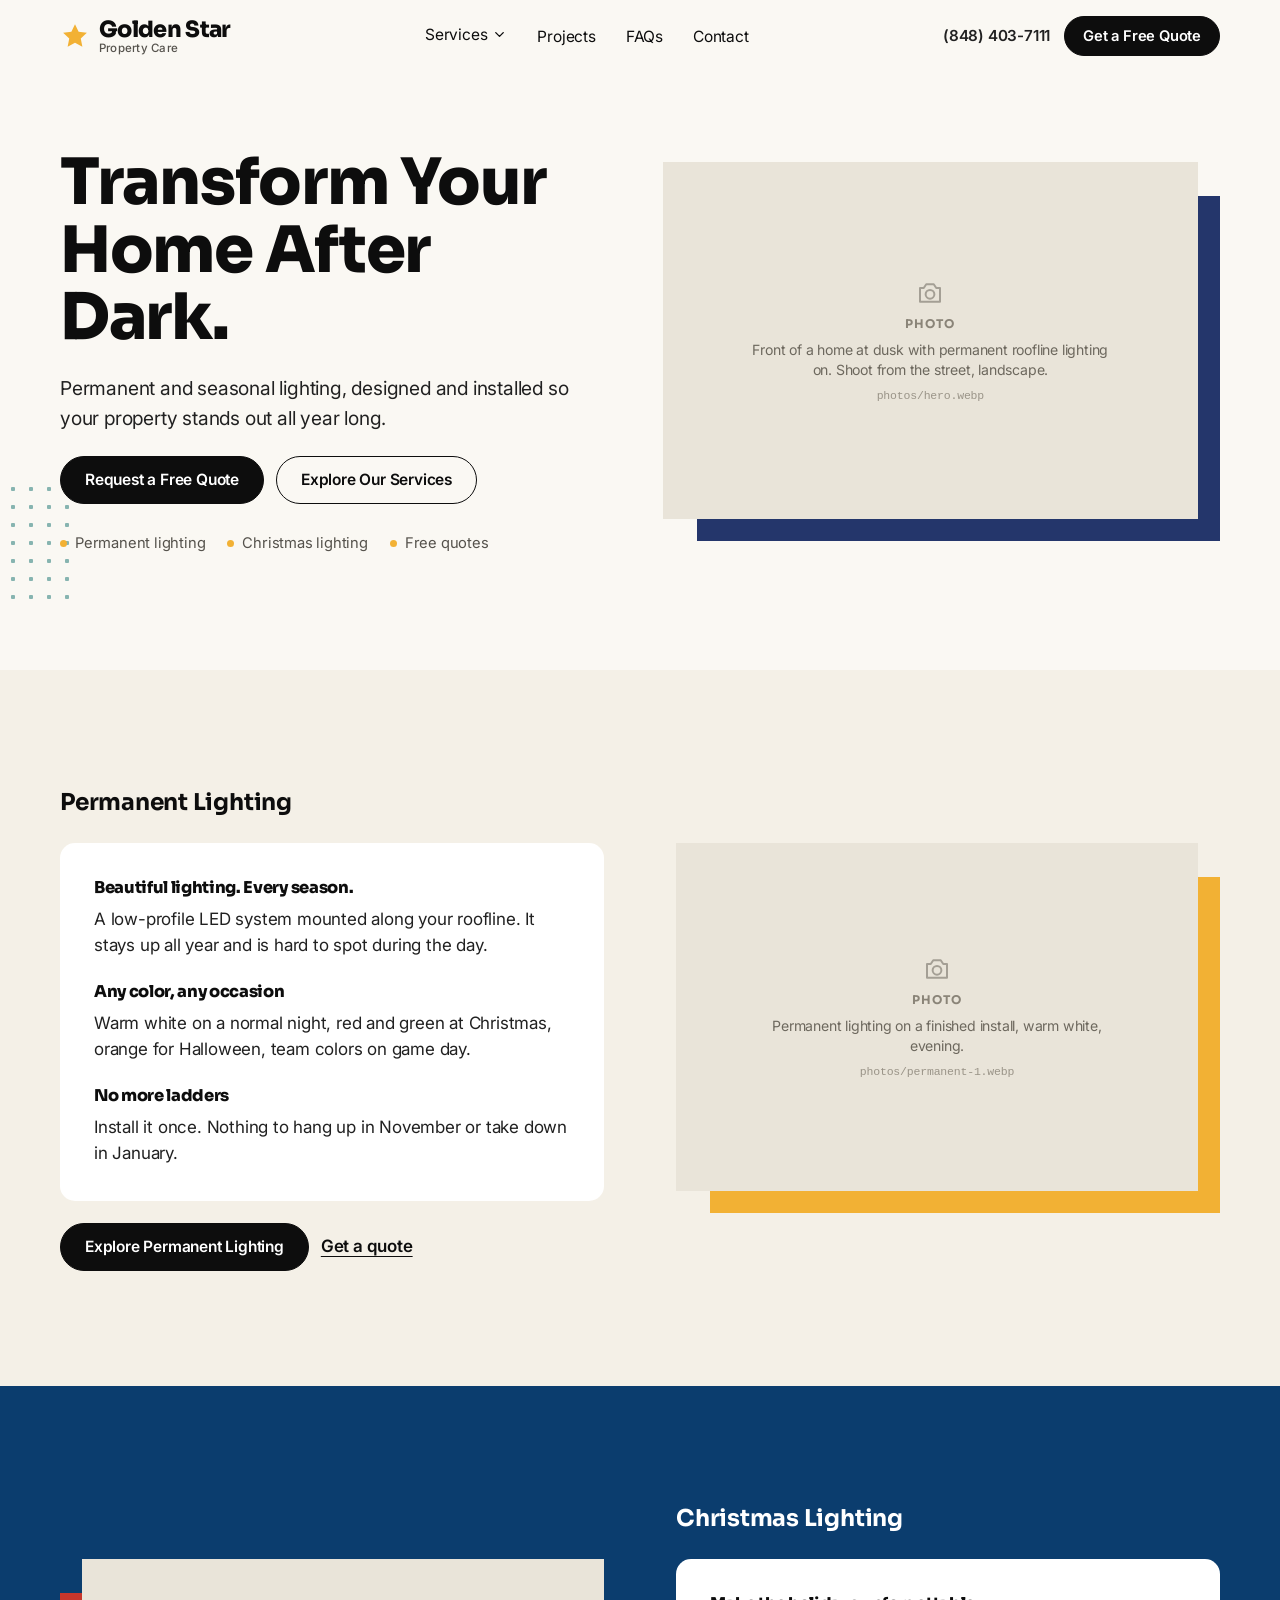
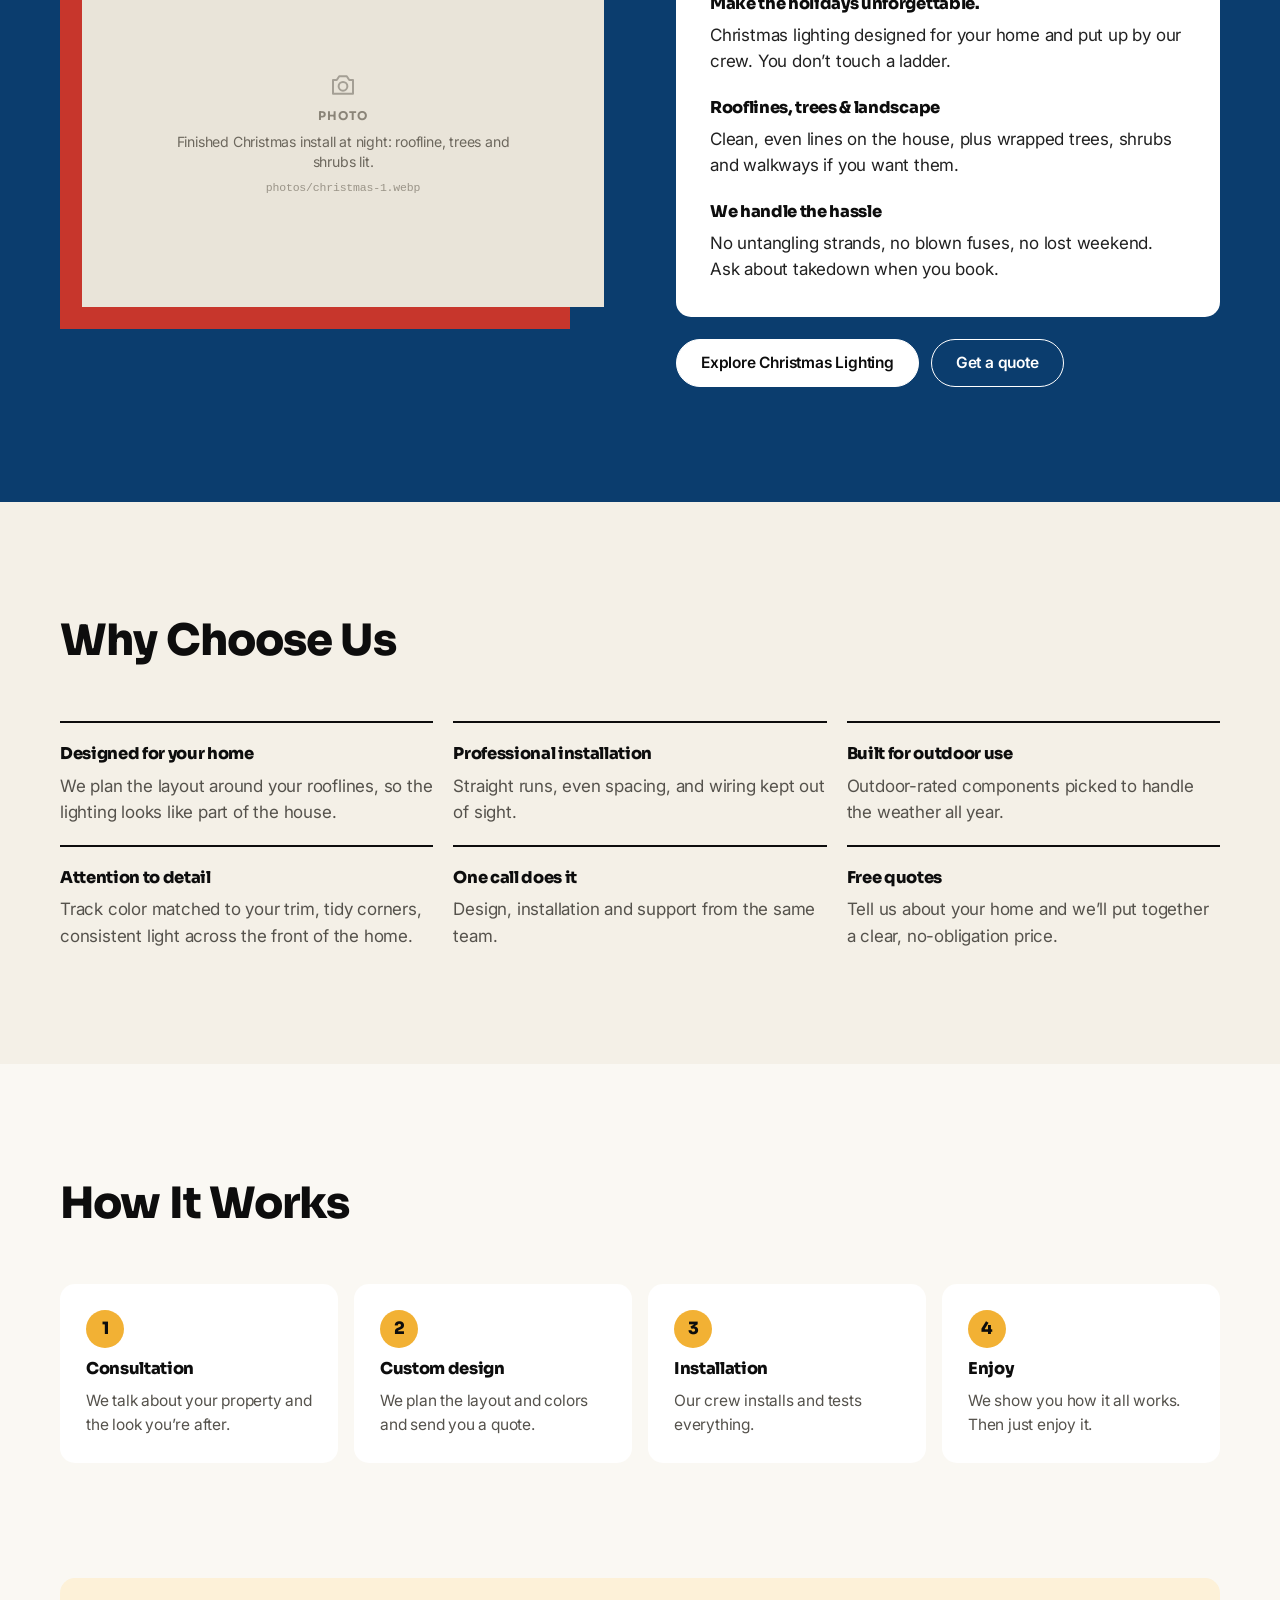
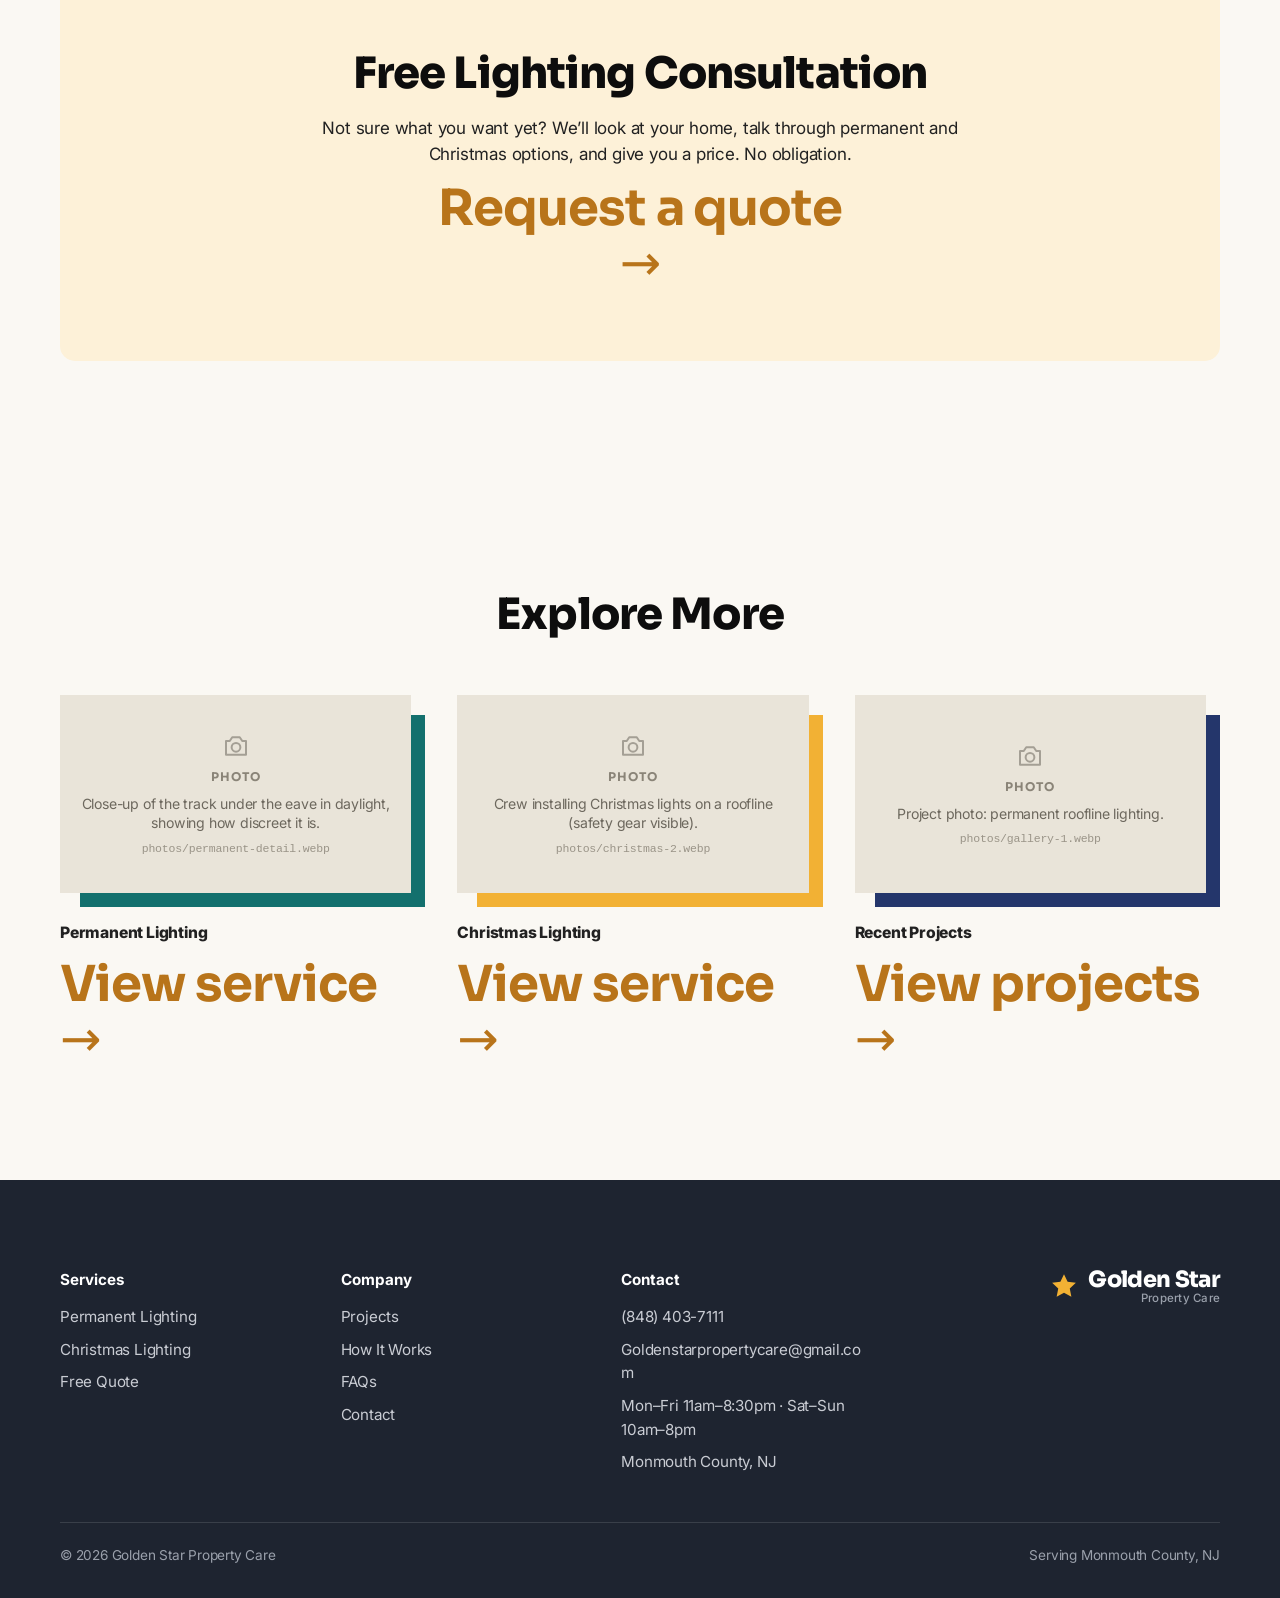
==== commit 8b5b44ed: "Add files via upload" ====
--- a/index.html
+++ b/index.html
@@ -22,7 +22,6 @@
 <link rel="stylesheet" href="https://fonts.googleapis.com/css2?family=Inter:wght@400;500;600;700&family=Sora:wght@600;700;800&display=swap">
 <link rel="stylesheet" href="styles.css">
 <script type="application/ld+json">{"@context": "https://schema.org", "@type": "HomeAndConstructionBusiness", "@id": "https://goldstarlighting.org/#business", "name": "Golden Star Property Care", "url": "https://goldstarlighting.org/", "telephone": "+18484037111", "email": "Goldenstarpropertycare@gmail.com", "image": "https://goldstarlighting.org/og-image.png", "logo": "https://goldstarlighting.org/favicon.svg", "description": "Permanent exterior lighting and professional Christmas light installation.", "makesOffer": [{"@type": "Offer", "itemOffered": {"@id": "https://goldstarlighting.org/permanent-lighting.html#service"}}, {"@type": "Offer", "itemOffered": {"@id": "https://goldstarlighting.org/christmas-lighting.html#service"}}], "openingHoursSpecification": [{"@type": "OpeningHoursSpecification", "dayOfWeek": ["Monday", "Tuesday", "Wednesday", "Thursday", "Friday"], "opens": "11:00", "closes": "20:30"}, {"@type": "OpeningHoursSpecification", "dayOfWeek": ["Saturday", "Sunday"], "opens": "10:00", "closes": "20:00"}], "areaServed": "Monmouth County, NJ"}</script>
-<script type="application/ld+json">{"@context": "https://schema.org", "@type": "FAQPage", "mainEntity": [{"@type": "Question", "name": "What is permanent exterior lighting?", "acceptedAnswer": {"@type": "Answer", "text": "It’s an LED lighting system mounted along your roofline, usually in a slim track that matches your trim. It stays up all year. You can run it as soft white light every evening, or switch to colors for holidays and events."}}, {"@type": "Question", "name": "Can permanent lights be used for Christmas?", "acceptedAnswer": {"@type": "Answer", "text": "Yes. Color-capable systems can run Christmas scenes like red and green or classic warm white, so you don’t need to hang lights each year."}}, {"@type": "Question", "name": "How long does installation take?", "acceptedAnswer": {"@type": "Answer", "text": "It depends on the size of the home and how much of the roofline you want lit. We’ll give you a time estimate along with your quote."}}, {"@type": "Question", "name": "Can I customize the lighting colors?", "acceptedAnswer": {"@type": "Answer", "text": "Color-capable systems let you pick everyday whites, holiday colors, or your own color schemes. Most are controlled from a phone app. We’ll go over the exact options during your consultation."}}, {"@type": "Question", "name": "Do you offer Christmas light installation?", "acceptedAnswer": {"@type": "Answer", "text": "Yes. We design and install Christmas lighting for rooflines, trees and landscaping."}}, {"@type": "Question", "name": "Do you provide free estimates?", "acceptedAnswer": {"@type": "Answer", "text": "Yes, quotes are free. Request one online or give us a call."}}, {"@type": "Question", "name": "What areas do you service?", "acceptedAnswer": {"@type": "Answer", "text": "We work in Monmouth County, NJ. If you’re nearby and not sure, just ask."}}]}</script>
 <script src="config.js" defer></script>
 <script src="main.js" defer></script>
 </head>
@@ -31,18 +30,18 @@
 <header class="site-header">
   <div class="wrap">
     <a class="brand" href="index.html" aria-label="Golden Star Property Care home"><svg class="star" viewBox="0 0 24 24" aria-hidden="true"><path d="M12 2.5l2.9 6.1 6.6.8-4.9 4.6 1.3 6.6L12 17.3l-5.9 3.3 1.3-6.6-4.9-4.6 6.6-.8z" fill="#f2b134"/></svg><span>Golden Star<small>Property Care</small></span></a>
-    <nav class="nav" aria-label="Primary"><ul><li><a href="permanent-lighting.html">Permanent Lighting</a></li><li><a href="christmas-lighting.html">Christmas Lighting</a></li><li><a href="index.html#projects">Projects</a></li><li><a href="index.html#faq">FAQs</a></li></ul></nav>
+    <nav class="nav" aria-label="Primary"><ul><li class="has-menu"><button class="nav-menu-btn" type="button" aria-expanded="false" aria-controls="svc-menu">Services <svg class="chev" viewBox="0 0 24 24" fill="none" stroke="currentColor" stroke-width="2.2" stroke-linecap="round" stroke-linejoin="round" aria-hidden="true"><path d="M6 9l6 6 6-6"/></svg></button><ul class="submenu" id="svc-menu"><li><a href="permanent-lighting.html"><strong>Permanent Lighting</strong><span>Year-round roofline lighting</span></a></li><li><a href="christmas-lighting.html"><strong>Christmas Lighting</strong><span>Holiday design & installation</span></a></li></ul></li><li><a href="projects.html">Projects</a></li><li><a href="faq.html">FAQs</a></li><li><a href="contact.html">Contact</a></li></ul></nav>
     <div class="header-actions">
       <a class="header-phone" href="tel:+18484037111">(848) 403-7111</a>
-      <a class="btn btn--sm header-cta" href="#quote">Get a Free Quote</a>
+      <a class="btn btn--sm header-cta" href="contact.html">Get a Free Quote</a>
       <button class="menu-toggle" type="button" aria-expanded="false" aria-controls="mobile-nav" aria-label="Open menu"><span></span></button>
     </div>
   </div>
 </header>
 <div class="mobile-nav" id="mobile-nav">
-  <nav aria-label="Mobile"><ul><li><a href="index.html">Home</a></li><li><a href="permanent-lighting.html">Permanent Lighting</a></li><li><a href="christmas-lighting.html">Christmas Lighting</a></li><li><a href="index.html#projects">Projects</a></li><li><a href="index.html#faq">FAQs</a></li></ul></nav>
+  <nav aria-label="Mobile"><ul><li><a href="index.html">Home</a></li><li><a href="permanent-lighting.html">Permanent Lighting</a></li><li><a href="christmas-lighting.html">Christmas Lighting</a></li><li><a href="projects.html">Projects</a></li><li><a href="faq.html">FAQs</a></li><li><a href="contact.html">Contact</a></li></ul></nav>
   <div class="stack-sm">
-    <a class="btn" href="#quote">Get a Free Quote</a>
+    <a class="btn" href="contact.html">Get a Free Quote</a>
     <a class="btn btn--line" href="tel:+18484037111"><svg class="ic" viewBox="0 0 24 24" fill="none" stroke="currentColor" stroke-width="2" stroke-linecap="round" stroke-linejoin="round" aria-hidden="true"><path d="M22 16.9v3a2 2 0 0 1-2.2 2 19.8 19.8 0 0 1-8.6-3.1 19.5 19.5 0 0 1-6-6A19.8 19.8 0 0 1 2.1 4.2 2 2 0 0 1 4.1 2h3a2 2 0 0 1 2 1.7c.1.9.4 1.8.7 2.7a2 2 0 0 1-.5 2.1L8 9.8a16 16 0 0 0 6 6l1.3-1.3a2 2 0 0 1 2.1-.4c.9.3 1.8.6 2.7.7a2 2 0 0 1 1.7 2z"/></svg> Call (848) 403-7111</a>
   </div>
 </div>
@@ -54,7 +53,7 @@
     <div class="hero__copy reveal">
       <h1 class="h1" id="hero-title">Transform Your Home After Dark.</h1>
       <p class="lede">Permanent and seasonal lighting, designed and installed so your property stands out all year long.</p>
-      <div class="btn-row"><a class="btn" href="#quote">Request a Free Quote</a><a class="btn btn--line" href="#services">Explore Our Services</a></div>
+      <div class="btn-row"><a class="btn" href="contact.html">Request a Free Quote</a><a class="btn btn--line" href="#services">Explore Our Services</a></div>
       <ul class="trust"><li>Permanent lighting</li><li>Christmas lighting</li><li>Free quotes</li></ul>
     </div>
     <div class="reveal"><div class="shot shot--navy"><div class="photo photo--empty" role="img" aria-label="Photo coming soon"><div class="brief"><svg viewBox="0 0 24 24" fill="none" stroke="currentColor" stroke-width="1.6" stroke-linecap="round" stroke-linejoin="round" aria-hidden="true"><path d="M4 8h3l2-3h6l2 3h3v11H4z"/><circle cx="12" cy="13" r="3.5"/></svg><strong>Photo</strong><span>Front of a home at dusk with permanent roofline lighting on. Shoot from the street, landscape.</span><code>photos/hero.webp</code></div></div></div></div>
@@ -70,7 +69,7 @@
         <div class="sub"><h3 class="h4">Any color, any occasion</h3><p>Warm white on a normal night, red and green at Christmas, orange for Halloween, team colors on game day.</p></div>
         <div class="sub"><h3 class="h4">No more ladders</h3><p>Install it once. Nothing to hang up in November or take down in January.</p></div>
       </div>
-      <div class="btn-row"><a class="btn" href="permanent-lighting.html">Explore Permanent Lighting</a><a class="text-link" href="#quote" data-service="permanent">Get a quote</a></div>
+      <div class="btn-row"><a class="btn" href="permanent-lighting.html">Explore Permanent Lighting</a><a class="text-link" href="contact.html?service=permanent">Get a quote</a></div>
     </div>
     <div class="reveal"><div class="shot shot--amber"><div class="photo photo--empty" role="img" aria-label="Photo coming soon"><div class="brief"><svg viewBox="0 0 24 24" fill="none" stroke="currentColor" stroke-width="1.6" stroke-linecap="round" stroke-linejoin="round" aria-hidden="true"><path d="M4 8h3l2-3h6l2 3h3v11H4z"/><circle cx="12" cy="13" r="3.5"/></svg><strong>Photo</strong><span>Permanent lighting on a finished install, warm white, evening.</span><code>photos/permanent-1.webp</code></div></div></div></div>
   </div>
@@ -85,16 +84,9 @@
         <div class="sub"><h3 class="h4">Rooflines, trees &amp; landscape</h3><p>Clean, even lines on the house, plus wrapped trees, shrubs and walkways if you want them.</p></div>
         <div class="sub"><h3 class="h4">We handle the hassle</h3><p>No untangling strands, no blown fuses, no lost weekend. Ask about takedown when you book.</p></div>
       </div>
-      <div class="btn-row"><a class="btn" href="christmas-lighting.html">Explore Christmas Lighting</a><a class="btn btn--line" href="#quote" data-service="christmas">Get a quote</a></div>
+      <div class="btn-row"><a class="btn" href="christmas-lighting.html">Explore Christmas Lighting</a><a class="btn btn--line" href="contact.html?service=christmas">Get a quote</a></div>
     </div>
     <div class="reveal"><div class="shot shot--red shot--left"><div class="photo photo--empty" role="img" aria-label="Photo coming soon"><div class="brief"><svg viewBox="0 0 24 24" fill="none" stroke="currentColor" stroke-width="1.6" stroke-linecap="round" stroke-linejoin="round" aria-hidden="true"><path d="M4 8h3l2-3h6l2 3h3v11H4z"/><circle cx="12" cy="13" r="3.5"/></svg><strong>Photo</strong><span>Finished Christmas install at night: roofline, trees and shrubs lit.</span><code>photos/christmas-1.webp</code></div></div></div></div>
-  </div>
-</section>
-
-<section class="section" aria-labelledby="ba-title">
-  <div class="wrap">
-    <div class="head"><h2 class="h2" id="ba-title">See the Difference.</h2><p class="lede">The same house, before and after. Lighting the roofline gives a home shape and makes it look cared for after dark.</p></div>
-    <div class="ba-pair reveal"><div class="stack-sm"><span class="h4">Before</span><div class="photo photo--wide photo--empty" role="img" aria-label="Photo coming soon"><div class="brief"><svg viewBox="0 0 24 24" fill="none" stroke="currentColor" stroke-width="1.6" stroke-linecap="round" stroke-linejoin="round" aria-hidden="true"><path d="M4 8h3l2-3h6l2 3h3v11H4z"/><circle cx="12" cy="13" r="3.5"/></svg><strong>Photo</strong><span>A home at night with no exterior lighting, from the same spot as the 'after' photo.</span><code>photos/before.webp</code></div></div></div><div class="stack-sm"><span class="h4">After</span><div class="photo photo--wide photo--empty" role="img" aria-label="Photo coming soon"><div class="brief"><svg viewBox="0 0 24 24" fill="none" stroke="currentColor" stroke-width="1.6" stroke-linecap="round" stroke-linejoin="round" aria-hidden="true"><path d="M4 8h3l2-3h6l2 3h3v11H4z"/><circle cx="12" cy="13" r="3.5"/></svg><strong>Photo</strong><span>The same home after installation, identical framing.</span><code>photos/after.webp</code></div></div></div></div>
   </div>
 </section>
 
@@ -129,60 +121,15 @@
     <div class="banner reveal">
       <h2 class="h2" id="banner-title">Free Lighting Consultation</h2>
       <p>Not sure what you want yet? We’ll look at your home, talk through permanent and Christmas options, and give you a price. No obligation.</p>
-      <a class="big-link" href="#quote">Request a quote <span class="arr">→</span></a>
-    </div>
-  </div>
-</section>
-
-<section class="section bg-sand" id="projects" aria-labelledby="proj-title">
-  <div class="wrap">
-    <div class="head"><h2 class="h2" id="proj-title">Recent Projects</h2></div>
-    <div class="filters" role="group" aria-label="Filter projects" data-filter-group="gallery-grid"><button class="chip" type="button" data-filter="all" aria-pressed="true">All</button><button class="chip" type="button" data-filter="permanent" aria-pressed="false">Permanent</button><button class="chip" type="button" data-filter="christmas" aria-pressed="false">Christmas</button><button class="chip" type="button" data-filter="roofline" aria-pressed="false">Roofline</button><button class="chip" type="button" data-filter="landscape" aria-pressed="false">Landscape</button></div><div class="gallery" id="gallery-grid"><figure class="g-item reveal" data-cat="permanent roofline"><div class="photo photo--empty" role="img" aria-label="Photo coming soon"><div class="brief"><svg viewBox="0 0 24 24" fill="none" stroke="currentColor" stroke-width="1.6" stroke-linecap="round" stroke-linejoin="round" aria-hidden="true"><path d="M4 8h3l2-3h6l2 3h3v11H4z"/><circle cx="12" cy="13" r="3.5"/></svg><strong>Photo</strong><span>Project photo: permanent roofline lighting.</span><code>photos/gallery-1.webp</code></div></div><figcaption>Permanent roofline<span>Permanent</span></figcaption></figure><figure class="g-item reveal" data-cat="christmas roofline"><div class="photo photo--empty" role="img" aria-label="Photo coming soon"><div class="brief"><svg viewBox="0 0 24 24" fill="none" stroke="currentColor" stroke-width="1.6" stroke-linecap="round" stroke-linejoin="round" aria-hidden="true"><path d="M4 8h3l2-3h6l2 3h3v11H4z"/><circle cx="12" cy="13" r="3.5"/></svg><strong>Photo</strong><span>Project photo: Christmas roofline.</span><code>photos/gallery-2.webp</code></div></div><figcaption>Christmas roofline<span>Christmas</span></figcaption></figure><figure class="g-item reveal" data-cat="permanent"><div class="photo photo--empty" role="img" aria-label="Photo coming soon"><div class="brief"><svg viewBox="0 0 24 24" fill="none" stroke="currentColor" stroke-width="1.6" stroke-linecap="round" stroke-linejoin="round" aria-hidden="true"><path d="M4 8h3l2-3h6l2 3h3v11H4z"/><circle cx="12" cy="13" r="3.5"/></svg><strong>Photo</strong><span>Project photo: modern home, permanent lighting.</span><code>photos/gallery-3.webp</code></div></div><figcaption>Modern permanent install<span>Permanent</span></figcaption></figure><figure class="g-item reveal" data-cat="landscape christmas"><div class="photo photo--empty" role="img" aria-label="Photo coming soon"><div class="brief"><svg viewBox="0 0 24 24" fill="none" stroke="currentColor" stroke-width="1.6" stroke-linecap="round" stroke-linejoin="round" aria-hidden="true"><path d="M4 8h3l2-3h6l2 3h3v11H4z"/><circle cx="12" cy="13" r="3.5"/></svg><strong>Photo</strong><span>Project photo: landscape / tree lighting.</span><code>photos/gallery-4.webp</code></div></div><figcaption>Trees & landscape<span>Landscape</span></figcaption></figure><figure class="g-item reveal" data-cat="christmas landscape"><div class="photo photo--empty" role="img" aria-label="Photo coming soon"><div class="brief"><svg viewBox="0 0 24 24" fill="none" stroke="currentColor" stroke-width="1.6" stroke-linecap="round" stroke-linejoin="round" aria-hidden="true"><path d="M4 8h3l2-3h6l2 3h3v11H4z"/><circle cx="12" cy="13" r="3.5"/></svg><strong>Photo</strong><span>Project photo: Christmas, full property.</span><code>photos/gallery-5.webp</code></div></div><figcaption>Full-property Christmas<span>Christmas</span></figcaption></figure><figure class="g-item reveal" data-cat="permanent"><div class="photo photo--empty" role="img" aria-label="Photo coming soon"><div class="brief"><svg viewBox="0 0 24 24" fill="none" stroke="currentColor" stroke-width="1.6" stroke-linecap="round" stroke-linejoin="round" aria-hidden="true"><path d="M4 8h3l2-3h6l2 3h3v11H4z"/><circle cx="12" cy="13" r="3.5"/></svg><strong>Photo</strong><span>Project photo: permanent lighting color scene.</span><code>photos/gallery-6.webp</code></div></div><figcaption>Color scene<span>Permanent</span></figcaption></figure></div>
-  </div>
-</section>
-
-
-<section class="section" id="faq" aria-labelledby="faq-title">
-  <div class="wrap faq-layout">
-    <div class="stack reveal"><h2 class="h2" id="faq-title">Frequently Asked Questions</h2><p class="soft">Can’t find your answer? Call <a class="text-link" href="tel:+18484037111">(848) 403-7111</a>.</p></div>
-    <div class="reveal"><div class="faq"><details><summary>What is permanent exterior lighting?</summary><div class="answer"><p>It’s an LED lighting system mounted along your roofline, usually in a slim track that matches your trim. It stays up all year. You can run it as soft white light every evening, or switch to colors for holidays and events.</p></div></details><details><summary>Can permanent lights be used for Christmas?</summary><div class="answer"><p>Yes. Color-capable systems can run Christmas scenes like red and green or classic warm white, so you don’t need to hang lights each year.</p></div></details><details><summary>How long does installation take?</summary><div class="answer"><p>It depends on the size of the home and how much of the roofline you want lit. We’ll give you a time estimate along with your quote.</p></div></details><details><summary>Can I customize the lighting colors?</summary><div class="answer"><p>Color-capable systems let you pick everyday whites, holiday colors, or your own color schemes. Most are controlled from a phone app. We’ll go over the exact options during your consultation.</p></div></details><details><summary>Do you offer Christmas light installation?</summary><div class="answer"><p>Yes. We design and install Christmas lighting for rooflines, trees and landscaping.</p></div></details><details><summary>Do you provide free estimates?</summary><div class="answer"><p>Yes, quotes are free. Request one online or give us a call.</p></div></details><details><summary>What areas do you service?</summary><div class="answer"><p>We work in Monmouth County, NJ. If you’re nearby and not sure, just ask.</p></div></details></div></div>
-  </div>
-</section>
-<section class="section bg-sand" id="quote" aria-labelledby="quote-title">
-  <div class="wrap quote">
-    <div class="stack reveal">
-      <h2 class="h2" id="quote-title">Let’s Make Your Home Stand Out.</h2>
-      <p class="lede">Get started with a custom lighting consultation. Send us a few details and we’ll get back to you to set up a visit.</p>
-      <ul class="contact">
-        <li><a href="tel:+18484037111"><span class="ic"><svg class="ic" viewBox="0 0 24 24" fill="none" stroke="currentColor" stroke-width="2" stroke-linecap="round" stroke-linejoin="round" aria-hidden="true"><path d="M22 16.9v3a2 2 0 0 1-2.2 2 19.8 19.8 0 0 1-8.6-3.1 19.5 19.5 0 0 1-6-6A19.8 19.8 0 0 1 2.1 4.2 2 2 0 0 1 4.1 2h3a2 2 0 0 1 2 1.7c.1.9.4 1.8.7 2.7a2 2 0 0 1-.5 2.1L8 9.8a16 16 0 0 0 6 6l1.3-1.3a2 2 0 0 1 2.1-.4c.9.3 1.8.6 2.7.7a2 2 0 0 1 1.7 2z"/></svg></span><span><small>Call or text</small><strong>(848) 403-7111</strong></span></a></li>
-        <li><a href="mailto:Goldenstarpropertycare@gmail.com"><span class="ic"><svg viewBox="0 0 24 24" fill="none" stroke="currentColor" stroke-width="2" stroke-linecap="round" stroke-linejoin="round" aria-hidden="true"><rect x="3" y="5" width="18" height="14" rx="2"/><path d="M3 7l9 6 9-6"/></svg></span><span><small>Email</small><strong>Goldenstarpropertycare@gmail.com</strong></span></a></li>
-        <li><div><span class="ic"><svg viewBox="0 0 24 24" fill="none" stroke="currentColor" stroke-width="2" stroke-linecap="round" stroke-linejoin="round" aria-hidden="true"><path d="M12 21s-7-6.2-7-11.5A7 7 0 0 1 19 9.5C19 14.8 12 21 12 21z"/><circle cx="12" cy="9.5" r="2.5"/></svg></span><span><small>Service area</small><strong>Monmouth County, NJ</strong></span></div></li>
-        <li><div><span class="ic"><svg viewBox="0 0 24 24" fill="none" stroke="currentColor" stroke-width="2" stroke-linecap="round" aria-hidden="true"><circle cx="12" cy="12" r="9"/><path d="M12 7v5l3 2"/></svg></span><span><small>Hours</small><strong>Mon–Fri 11am–8:30pm · Sat–Sun 10am–8pm</strong></span></div></li>
-      </ul>
-    </div>
-    <div class="card reveal">
-      <form data-quote-form novalidate enctype="multipart/form-data" method="post" aria-describedby="form-note">
-        <div class="form-grid">
-          <div class="field"><label for="f-name">Name</label><input id="f-name" name="name" type="text" autocomplete="name" data-required aria-describedby="e-name"><span class="error" id="e-name" aria-live="polite"></span></div>
-          <div class="field"><label for="f-phone">Phone</label><input id="f-phone" name="phone" type="tel" autocomplete="tel" inputmode="tel" data-required aria-describedby="e-phone"><span class="error" id="e-phone" aria-live="polite"></span></div>
-          <div class="field"><label for="f-email">Email</label><input id="f-email" name="email" type="email" autocomplete="email" data-required aria-describedby="e-email"><span class="error" id="e-email" aria-live="polite"></span></div>
-          <div class="field"><label for="f-loc">Property address or ZIP</label><input id="f-loc" name="location" type="text" autocomplete="street-address" data-required aria-describedby="e-loc"><span class="error" id="e-loc" aria-live="polite"></span></div>
-          <fieldset class="field full service-options"><legend>What are you interested in?</legend><label class="opt-card"><input type="radio" name="service" value="permanent"><span>Permanent lighting</span></label><label class="opt-card"><input type="radio" name="service" value="christmas"><span>Christmas lighting</span></label><label class="opt-card"><input type="radio" name="service" value="both"><span>Both / not sure</span></label></fieldset>
-          <div class="field full"><label for="f-details">Project details <span class="opt">(optional)</span></label><textarea id="f-details" name="details" placeholder="Which rooflines or trees, timing, anything else we should know"></textarea></div>
-          <div class="field full"><label for="f-photos">Photos of your home <span class="opt">(optional, up to 5)</span></label><input id="f-photos" name="photos" type="file" accept="image/*" multiple aria-describedby="e-photos"><span class="error" id="e-photos" aria-live="polite"></span></div>
-          <div class="hp" aria-hidden="true"><label for="f-hp">Leave empty</label><input id="f-hp" name="company_website" type="text" tabindex="-1" autocomplete="off"></div>
-        </div>
-        <div class="form-foot"><p id="form-note">We only use your details to reply to your request.</p><button class="btn" type="submit">Request Your Free Quote</button></div>
-        <div class="form-status" role="status" aria-live="polite"></div>
-      </form>
+      <a class="big-link" href="contact.html">Request a quote <span class="arr">→</span></a>
     </div>
   </div>
 </section>
 
 <section class="section" aria-labelledby="more-title">
   <div class="wrap">
-    <div class="head head--center"><h2 class="h2" id="more-title">More Services</h2></div>
-    <div class="explore"><a href="permanent-lighting.html" class="reveal"><div class="shot shot--teal"><div class="photo photo--wide photo--empty" role="img" aria-label="Photo coming soon"><div class="brief"><svg viewBox="0 0 24 24" fill="none" stroke="currentColor" stroke-width="1.6" stroke-linecap="round" stroke-linejoin="round" aria-hidden="true"><path d="M4 8h3l2-3h6l2 3h3v11H4z"/><circle cx="12" cy="13" r="3.5"/></svg><strong>Photo</strong><span>Close-up of the track under the eave in daylight, showing how discreet it is.</span><code>photos/permanent-detail.webp</code></div></div></div><span class="h4">Permanent Lighting</span><span class="big-link">View service<span class="arr">→</span></span></a><a href="christmas-lighting.html" class="reveal"><div class="shot shot--amber"><div class="photo photo--wide photo--empty" role="img" aria-label="Photo coming soon"><div class="brief"><svg viewBox="0 0 24 24" fill="none" stroke="currentColor" stroke-width="1.6" stroke-linecap="round" stroke-linejoin="round" aria-hidden="true"><path d="M4 8h3l2-3h6l2 3h3v11H4z"/><circle cx="12" cy="13" r="3.5"/></svg><strong>Photo</strong><span>Crew installing Christmas lights on a roofline (safety gear visible).</span><code>photos/christmas-2.webp</code></div></div></div><span class="h4">Christmas Lighting</span><span class="big-link">View service<span class="arr">→</span></span></a><a href="#quote" class="reveal"><div class="shot shot--navy"><div class="photo photo--wide photo--empty" role="img" aria-label="Photo coming soon"><div class="brief"><svg viewBox="0 0 24 24" fill="none" stroke="currentColor" stroke-width="1.6" stroke-linecap="round" stroke-linejoin="round" aria-hidden="true"><path d="M4 8h3l2-3h6l2 3h3v11H4z"/><circle cx="12" cy="13" r="3.5"/></svg><strong>Photo</strong><span>Your team or truck on a job site.</span><code>photos/team.webp</code></div></div></div><span class="h4">Free Consultation</span><span class="big-link">Book now<span class="arr">→</span></span></a></div>
+    <div class="head head--center"><h2 class="h2" id="more-title">Explore More</h2></div>
+    <div class="explore"><a href="permanent-lighting.html" class="reveal"><div class="shot shot--teal"><div class="photo photo--wide photo--empty" role="img" aria-label="Photo coming soon"><div class="brief"><svg viewBox="0 0 24 24" fill="none" stroke="currentColor" stroke-width="1.6" stroke-linecap="round" stroke-linejoin="round" aria-hidden="true"><path d="M4 8h3l2-3h6l2 3h3v11H4z"/><circle cx="12" cy="13" r="3.5"/></svg><strong>Photo</strong><span>Close-up of the track under the eave in daylight, showing how discreet it is.</span><code>photos/permanent-detail.webp</code></div></div></div><span class="h4">Permanent Lighting</span><span class="big-link">View service<span class="arr">→</span></span></a><a href="christmas-lighting.html" class="reveal"><div class="shot shot--amber"><div class="photo photo--wide photo--empty" role="img" aria-label="Photo coming soon"><div class="brief"><svg viewBox="0 0 24 24" fill="none" stroke="currentColor" stroke-width="1.6" stroke-linecap="round" stroke-linejoin="round" aria-hidden="true"><path d="M4 8h3l2-3h6l2 3h3v11H4z"/><circle cx="12" cy="13" r="3.5"/></svg><strong>Photo</strong><span>Crew installing Christmas lights on a roofline (safety gear visible).</span><code>photos/christmas-2.webp</code></div></div></div><span class="h4">Christmas Lighting</span><span class="big-link">View service<span class="arr">→</span></span></a><a href="projects.html" class="reveal"><div class="shot shot--navy"><div class="photo photo--wide photo--empty" role="img" aria-label="Photo coming soon"><div class="brief"><svg viewBox="0 0 24 24" fill="none" stroke="currentColor" stroke-width="1.6" stroke-linecap="round" stroke-linejoin="round" aria-hidden="true"><path d="M4 8h3l2-3h6l2 3h3v11H4z"/><circle cx="12" cy="13" r="3.5"/></svg><strong>Photo</strong><span>Project photo: permanent roofline lighting.</span><code>photos/gallery-1.webp</code></div></div></div><span class="h4">Recent Projects</span><span class="big-link">View projects<span class="arr">→</span></span></a></div>
   </div>
 </section>
 
@@ -190,8 +137,8 @@
 <footer class="site-footer">
   <div class="wrap">
     <div class="footer-grid">
-      <div><h2>Services</h2><ul><li><a href="permanent-lighting.html">Permanent Lighting</a></li><li><a href="christmas-lighting.html">Christmas Lighting</a></li><li><a href="#quote">Free Quote</a></li></ul></div>
-      <div><h2>Company</h2><ul><li><a href="index.html#projects">Projects</a></li><li><a href="index.html#how">How It Works</a></li><li><a href="index.html#faq">FAQs</a></li></ul></div>
+      <div><h2>Services</h2><ul><li><a href="permanent-lighting.html">Permanent Lighting</a></li><li><a href="christmas-lighting.html">Christmas Lighting</a></li><li><a href="contact.html">Free Quote</a></li></ul></div>
+      <div><h2>Company</h2><ul><li><a href="projects.html">Projects</a></li><li><a href="index.html#how">How It Works</a></li><li><a href="faq.html">FAQs</a></li><li><a href="contact.html">Contact</a></li></ul></div>
       <div><h2>Contact</h2><ul><li><a href="tel:+18484037111">(848) 403-7111</a></li><li><a href="mailto:Goldenstarpropertycare@gmail.com">Goldenstarpropertycare@gmail.com</a></li><li>Mon–Fri 11am–8:30pm · Sat–Sun 10am–8pm</li><li>Monmouth County, NJ</li></ul></div>
       <div><a class="brand" href="index.html" aria-label="Golden Star Property Care home"><svg class="star" viewBox="0 0 24 24" aria-hidden="true"><path d="M12 2.5l2.9 6.1 6.6.8-4.9 4.6 1.3 6.6L12 17.3l-5.9 3.3 1.3-6.6-4.9-4.6 6.6-.8z" fill="#f2b134"/></svg><span>Golden Star<small>Property Care</small></span></a></div>
     </div>
@@ -200,7 +147,7 @@
 </footer>
 <div class="sticky-cta" aria-label="Quick contact">
   <a class="btn btn--line" href="tel:+18484037111"><svg class="ic" viewBox="0 0 24 24" fill="none" stroke="currentColor" stroke-width="2" stroke-linecap="round" stroke-linejoin="round" aria-hidden="true"><path d="M22 16.9v3a2 2 0 0 1-2.2 2 19.8 19.8 0 0 1-8.6-3.1 19.5 19.5 0 0 1-6-6A19.8 19.8 0 0 1 2.1 4.2 2 2 0 0 1 4.1 2h3a2 2 0 0 1 2 1.7c.1.9.4 1.8.7 2.7a2 2 0 0 1-.5 2.1L8 9.8a16 16 0 0 0 6 6l1.3-1.3a2 2 0 0 1 2.1-.4c.9.3 1.8.6 2.7.7a2 2 0 0 1 1.7 2z"/></svg> Call</a>
-  <a class="btn" href="#quote">Free Quote</a>
+  <a class="btn" href="contact.html">Free Quote</a>
 </div>
 <dialog class="lightbox" id="lightbox" aria-label="Photo viewer"><img src="data:," alt=""><div class="lightbox__bar"><span data-lb-caption></span><button class="lightbox__close" type="button" aria-label="Close">×</button></div></dialog>
 </body>
--- a/styles.css
+++ b/styles.css
@@ -333,3 +333,24 @@
 @media (max-width: 959px) { .hero .dots { display: none; } }
 [data-presets] { max-width: 880px; }
 .contact strong, .site-footer li { overflow-wrap: anywhere; }
+
+/* ---------- Services dropdown ---------- */
+.nav ul { align-items: center; }
+.has-menu { position: relative; }
+.nav-menu-btn { display: inline-flex; align-items: center; gap: 5px; background: none; border: 0; padding: 6px 0; font-size: 0.97rem; color: var(--ink); cursor: pointer; border-bottom: 2px solid transparent; }
+.nav-menu-btn:hover, .nav-menu-btn.is-current { border-bottom-color: var(--amber); }
+.nav-menu-btn .chev { width: 15px; height: 15px; transition: transform .2s; }
+.has-menu.is-open .chev, .has-menu:hover .chev { transform: rotate(180deg); }
+.submenu { position: absolute; top: calc(100% + 10px); left: -18px; min-width: 260px; list-style: none; margin: 0; padding: 8px; background: #fff; border-radius: 12px; box-shadow: 0 14px 40px rgba(0,0,0,.12); border: 1px solid var(--line); opacity: 0; visibility: hidden; transform: translateY(-4px); transition: opacity .18s, transform .18s, visibility .18s; display: block !important; }
+.submenu::before { content: ""; position: absolute; left: 0; right: 0; top: -12px; height: 12px; }
+.has-menu:hover .submenu, .has-menu:focus-within .submenu, .has-menu.is-open .submenu { opacity: 1; visibility: visible; transform: none; }
+.submenu a { display: grid; gap: 2px; padding: 10px 12px; border-radius: 8px; border-bottom: 0 !important; }
+.submenu a:hover, .submenu a[aria-current="page"] { background: var(--sand); }
+.submenu strong { font-weight: 600; font-size: .95rem; }
+.submenu span { font-size: .82rem; color: var(--soft); }
+
+/* ---------- Inner page header ---------- */
+.page-head { position: relative; overflow: hidden; padding-block: clamp(40px, 6vw, 72px) clamp(32px, 4vw, 48px); }
+.page-head .dots { right: 6%; left: auto; top: 30px; }
+.page-head .lede { max-width: 40em; }
+@media (max-width: 959px) { .page-head .dots { display: none; } }
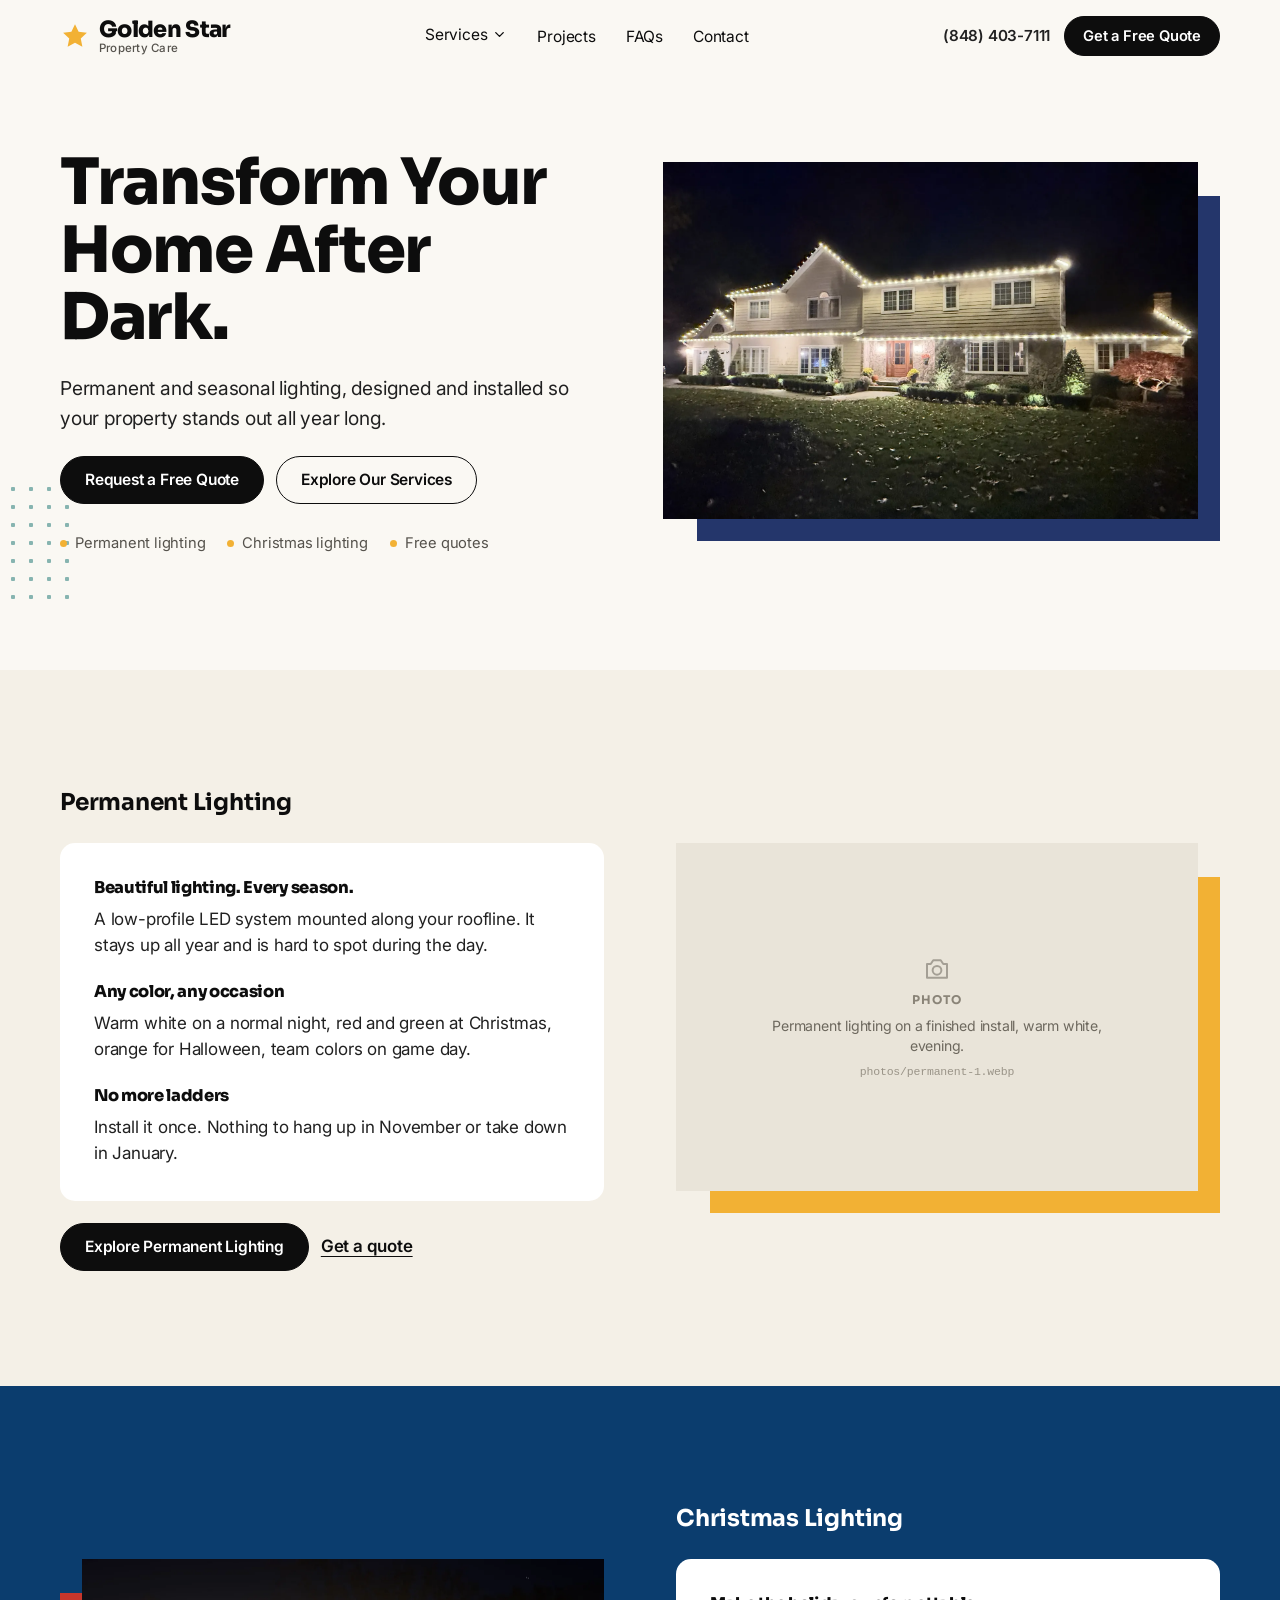
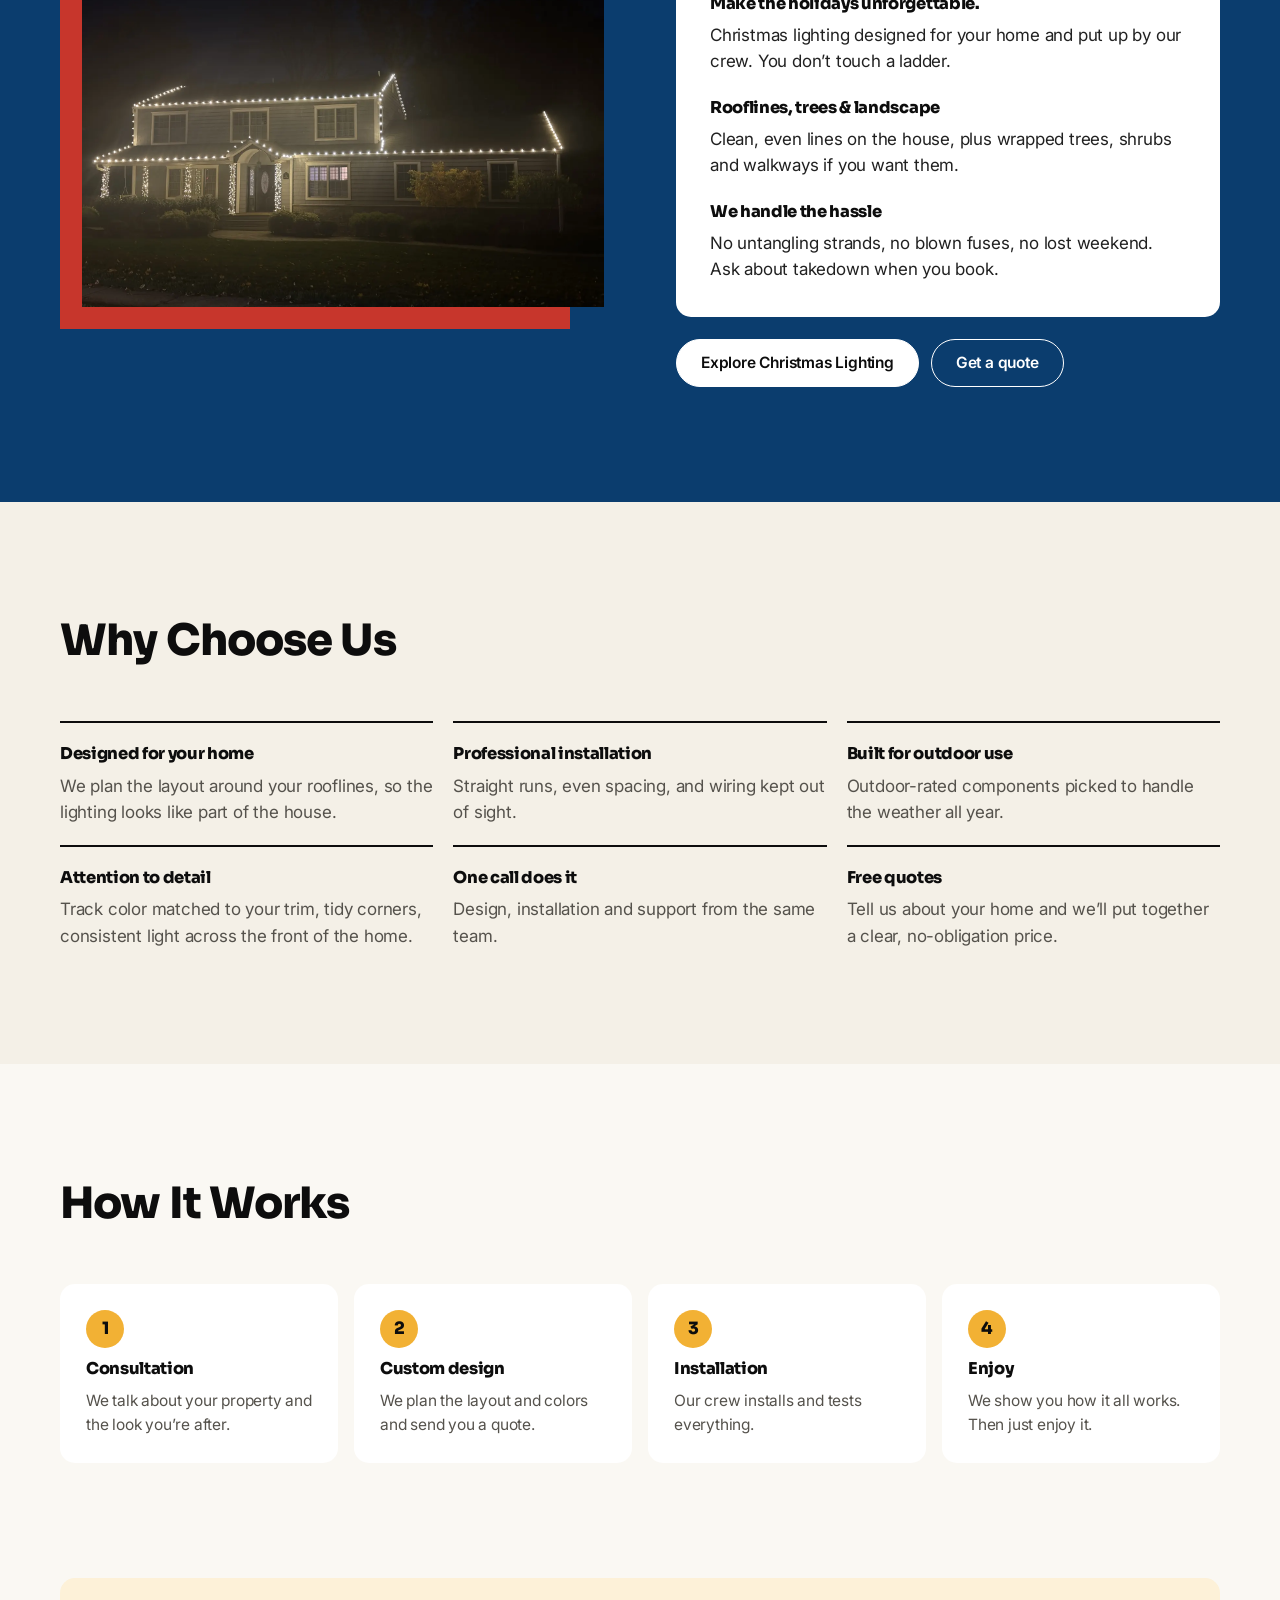
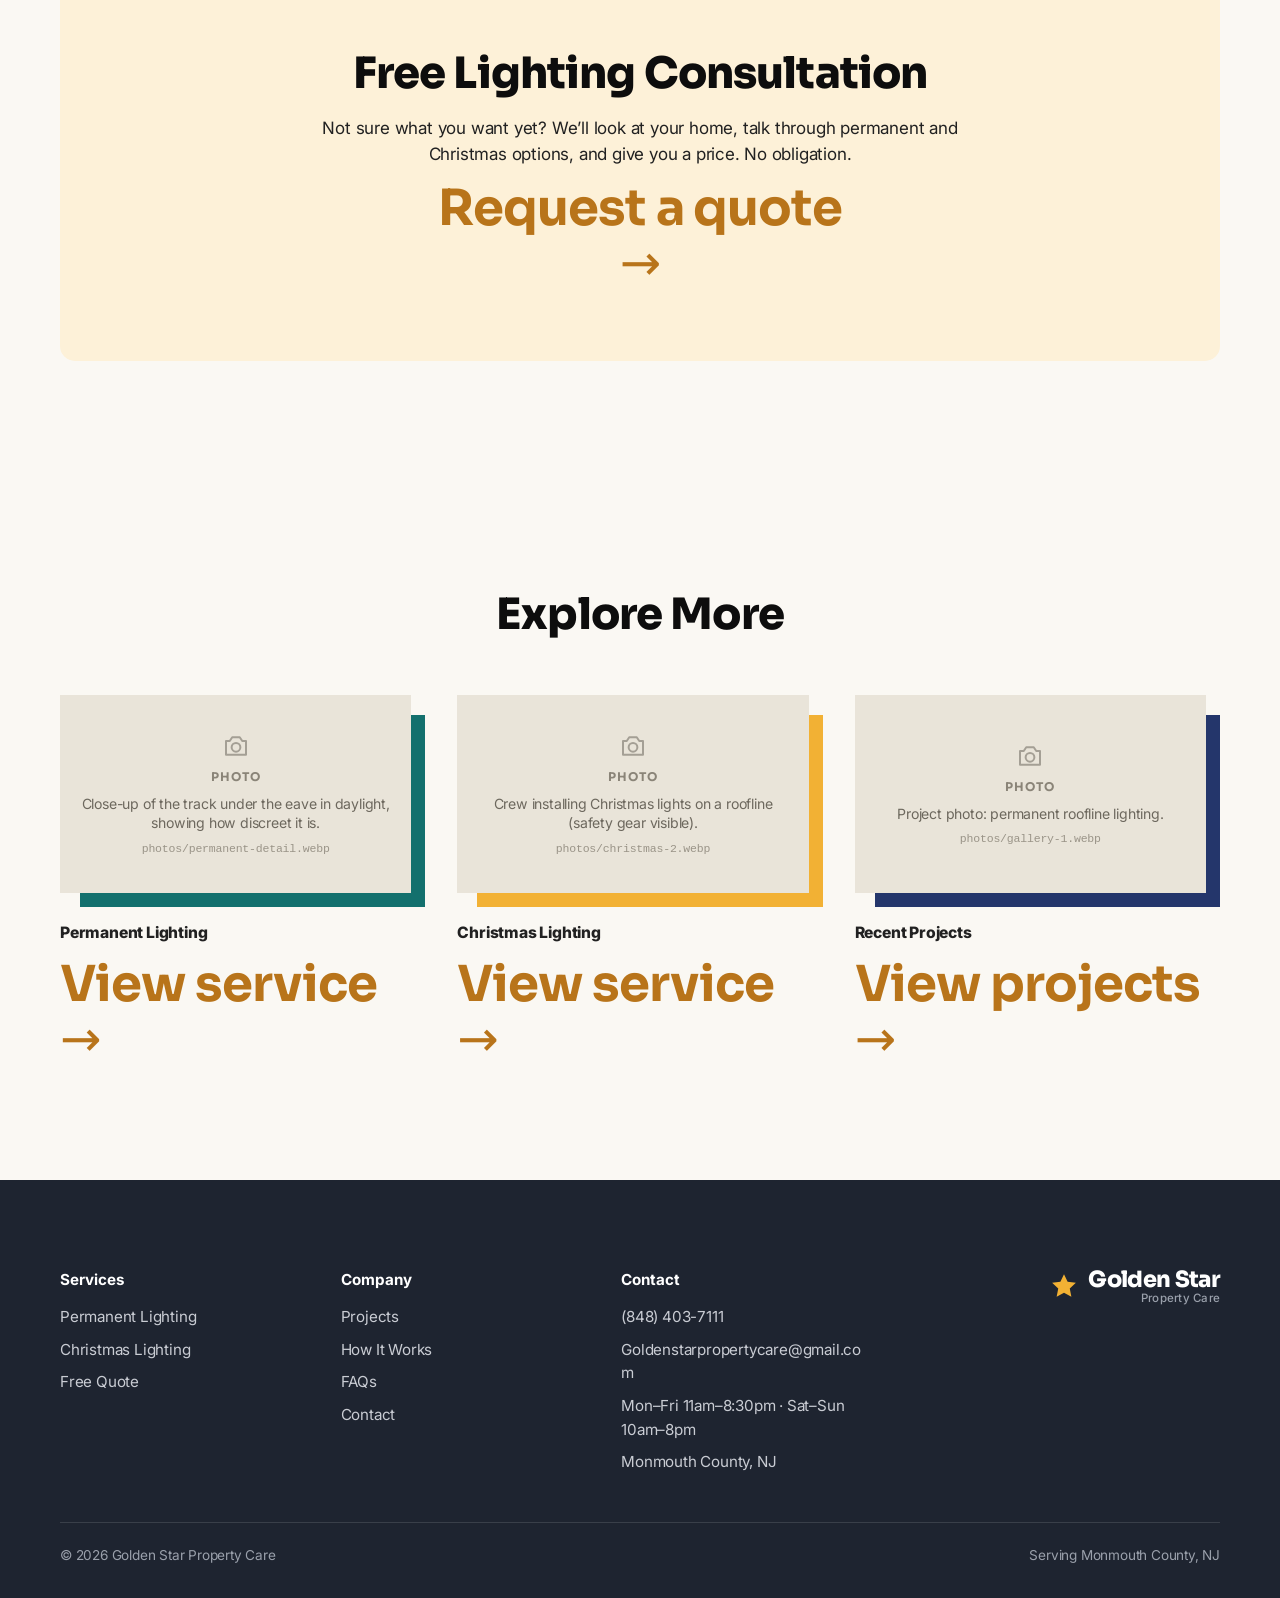
==== commit c5abf257: "Add real project photos" ====
--- a/index.html
+++ b/index.html
@@ -13,7 +13,7 @@
 <meta property="og:title" content="Permanent &amp; Christmas Lighting Installation | Golden Star Property Care">
 <meta property="og:description" content="Permanent exterior lighting and professional Christmas light installation, designed to make your home stand out after dark all year long. Free quotes.">
 <meta property="og:url" content="https://goldstarlighting.org/">
-<meta property="og:image" content="https://goldstarlighting.org/og-image.png">
+<meta property="og:image" content="https://goldstarlighting.org/hero.webp">
 <meta name="twitter:card" content="summary_large_image">
 <link rel="icon" href="favicon.svg" type="image/svg+xml">
 <link rel="manifest" href="site.webmanifest">
@@ -56,7 +56,7 @@
       <div class="btn-row"><a class="btn" href="contact.html">Request a Free Quote</a><a class="btn btn--line" href="#services">Explore Our Services</a></div>
       <ul class="trust"><li>Permanent lighting</li><li>Christmas lighting</li><li>Free quotes</li></ul>
     </div>
-    <div class="reveal"><div class="shot shot--navy"><div class="photo photo--empty" role="img" aria-label="Photo coming soon"><div class="brief"><svg viewBox="0 0 24 24" fill="none" stroke="currentColor" stroke-width="1.6" stroke-linecap="round" stroke-linejoin="round" aria-hidden="true"><path d="M4 8h3l2-3h6l2 3h3v11H4z"/><circle cx="12" cy="13" r="3.5"/></svg><strong>Photo</strong><span>Front of a home at dusk with permanent roofline lighting on. Shoot from the street, landscape.</span><code>photos/hero.webp</code></div></div></div></div>
+    <div class="reveal"><div class="shot shot--navy"><div class="photo"><img src="hero.webp" width="1600" height="1067" alt="Two-story home at night with warm white lights along every roofline, installed by Golden Star Property Care" fetchpriority="high" loading="eager" decoding="async"></div></div></div>
   </div>
 </section>
 
@@ -86,7 +86,7 @@
       </div>
       <div class="btn-row"><a class="btn" href="christmas-lighting.html">Explore Christmas Lighting</a><a class="btn btn--line" href="contact.html?service=christmas">Get a quote</a></div>
     </div>
-    <div class="reveal"><div class="shot shot--red shot--left"><div class="photo photo--empty" role="img" aria-label="Photo coming soon"><div class="brief"><svg viewBox="0 0 24 24" fill="none" stroke="currentColor" stroke-width="1.6" stroke-linecap="round" stroke-linejoin="round" aria-hidden="true"><path d="M4 8h3l2-3h6l2 3h3v11H4z"/><circle cx="12" cy="13" r="3.5"/></svg><strong>Photo</strong><span>Finished Christmas install at night: roofline, trees and shrubs lit.</span><code>photos/christmas-1.webp</code></div></div></div></div>
+    <div class="reveal"><div class="shot shot--red shot--left"><div class="photo"><img src="christmas-1.webp" width="1600" height="1067" alt="Home with professional Christmas lighting on the roofline and trees" loading="lazy" decoding="async"></div></div></div>
   </div>
 </section>
 
--- a/styles.css
+++ b/styles.css
@@ -354,3 +354,34 @@
 .page-head .dots { right: 6%; left: auto; top: 30px; }
 .page-head .lede { max-width: 40em; }
 @media (max-width: 959px) { .page-head .dots { display: none; } }
+
+/* ---------- Quote form: selects, checkbox, AI preview ---------- */
+.field select { width: 100%; min-height: 50px; padding: 12px 40px 12px 14px; border-radius: 10px; border: 1.5px solid #d6d0c3; background: var(--cream) url("data:image/svg+xml,%3Csvg xmlns='http://www.w3.org/2000/svg' viewBox='0 0 24 24' fill='none' stroke='%2355524c' stroke-width='2' stroke-linecap='round'%3E%3Cpath d='M6 9l6 6 6-6'/%3E%3C/svg%3E") no-repeat right 12px center / 18px; appearance: none; font-size: 1rem; color: var(--ink); }
+.field select:focus { outline: none; border-color: var(--ink); background-color: #fff; }
+.check { display: flex; gap: 12px; align-items: flex-start; font-size: .93rem; cursor: pointer; }
+.check input { width: 20px; height: 20px; margin-top: 2px; accent-color: var(--ink); flex: none; }
+[hidden] { display: none !important; }
+.preview { margin-top: 22px; border-top: 1px solid var(--line); padding-top: 22px; }
+.preview__loading { display: flex; gap: 16px; align-items: center; }
+.preview__loading p { font-size: .9rem; margin-top: 2px; }
+.spinner { width: 34px; height: 34px; border-radius: 50%; border: 3px solid var(--line); border-top-color: var(--amber); animation: spin .9s linear infinite; flex: none; }
+@keyframes spin { to { transform: rotate(360deg); } }
+.preview__result { margin: 0; display: grid; gap: 12px; }
+.preview__result img { width: 100%; border-radius: 12px; box-shadow: 0 18px 40px -20px rgba(0,0,0,.4); }
+.preview__result figcaption { font-size: .88rem; color: var(--soft); }
+.preview__result figcaption strong { color: var(--ink); }
+
+/* AI preview callout + confirmation */
+.ai-box { border: 1.5px dashed var(--amber); background: #fffaf0; border-radius: 14px; padding: 18px; display: grid; gap: 12px; }
+.ai-box__title { font-family: "Sora", sans-serif; font-weight: 700; font-size: 1.05rem; display: flex; align-items: center; gap: 10px; flex-wrap: wrap; }
+.ai-box__badge { background: var(--amber); color: #1b1b1b; font-size: .72rem; letter-spacing: .06em; text-transform: uppercase; padding: 3px 9px; border-radius: 999px; }
+.ai-box__text { font-size: .92rem; margin: 0; }
+.confirm { text-align: left; display: grid; gap: 14px; outline: none; }
+.confirm__icon { width: 52px; height: 52px; border-radius: 50%; background: #e5f3e8; color: #1d5a2c; display: grid; place-items: center; }
+.confirm__title { font-family: "Sora", sans-serif; font-size: 1.6rem; line-height: 1.15; margin: 0; }
+.confirm__text { margin: 0; }
+.confirm__steps { list-style: none; margin: 0; padding: 14px 16px; background: var(--cream, #faf8f3); border-radius: 12px; display: grid; gap: 8px; font-size: .95rem; }
+.confirm__help { margin: 0; font-size: .92rem; }
+.confirm__again { justify-self: start; }
+.preview:not([hidden]) { display: block; }
+.confirm, .preview { scroll-margin-top: 110px; }
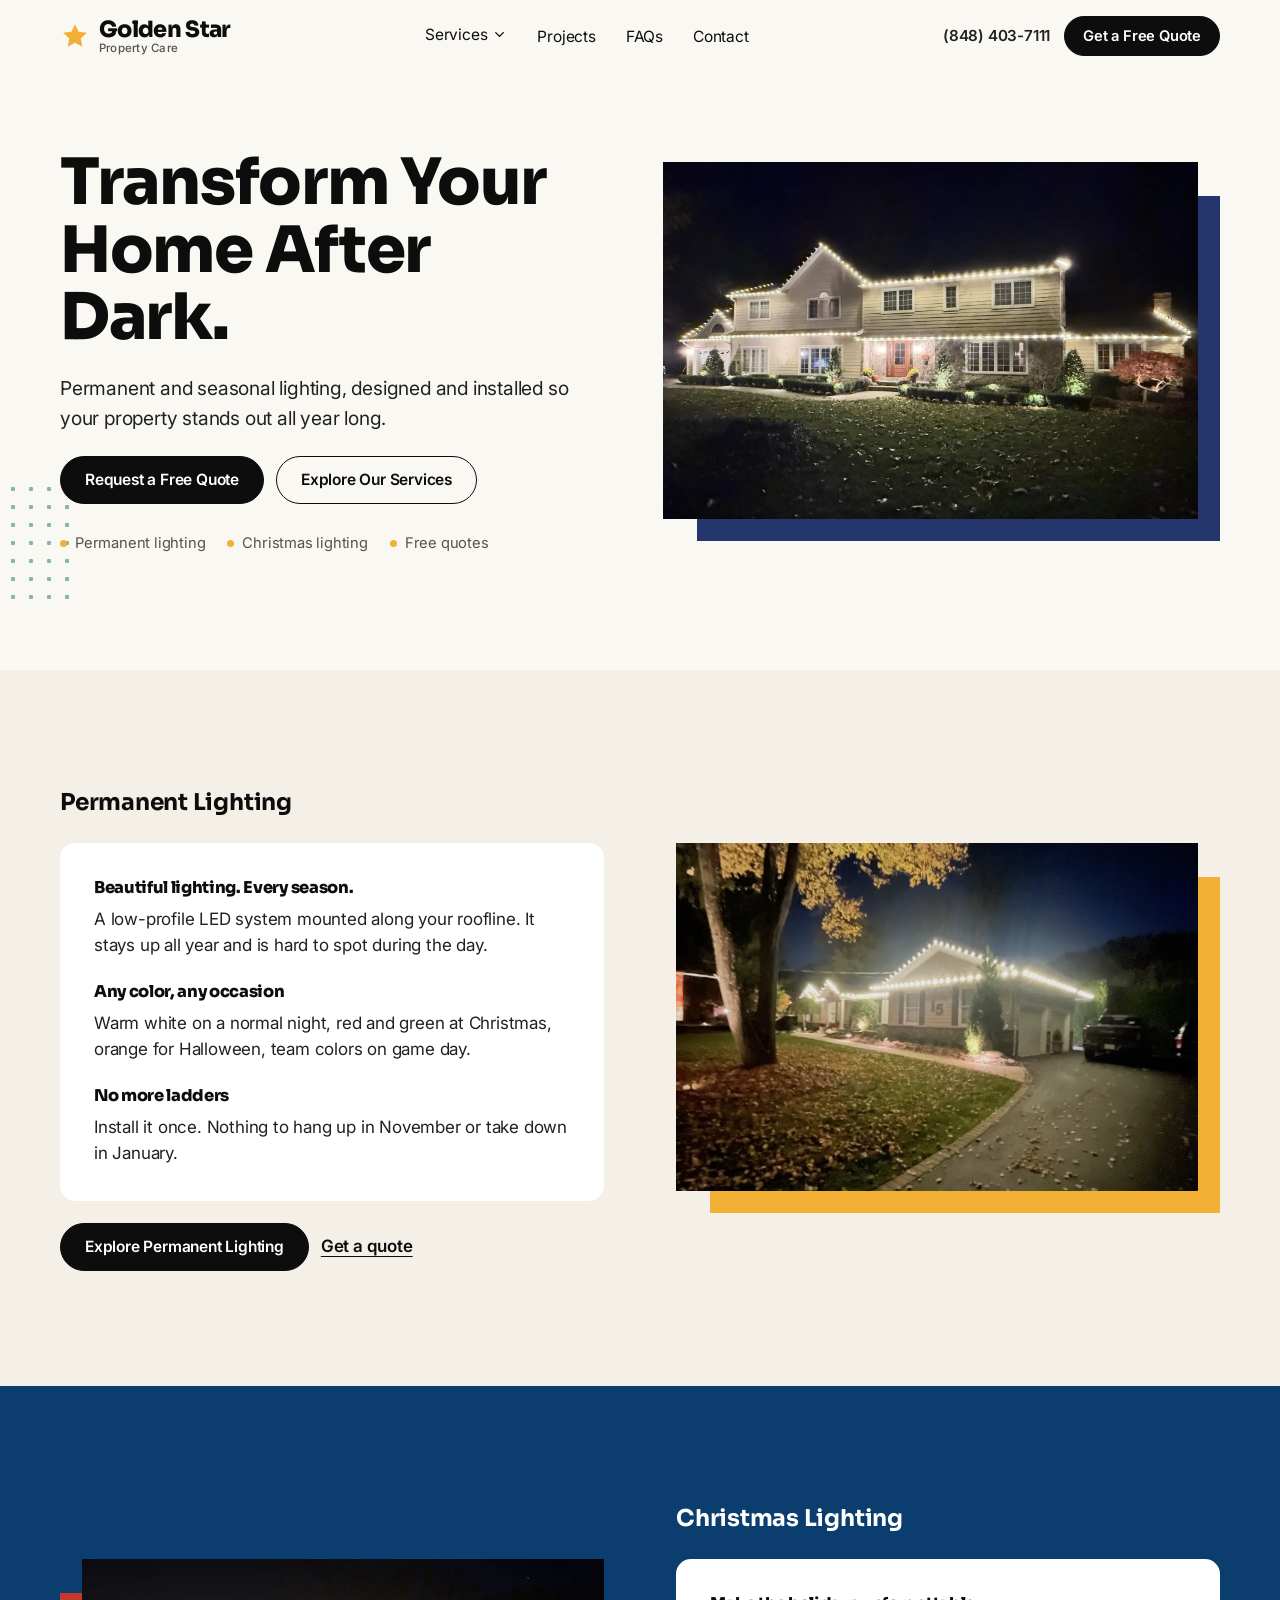
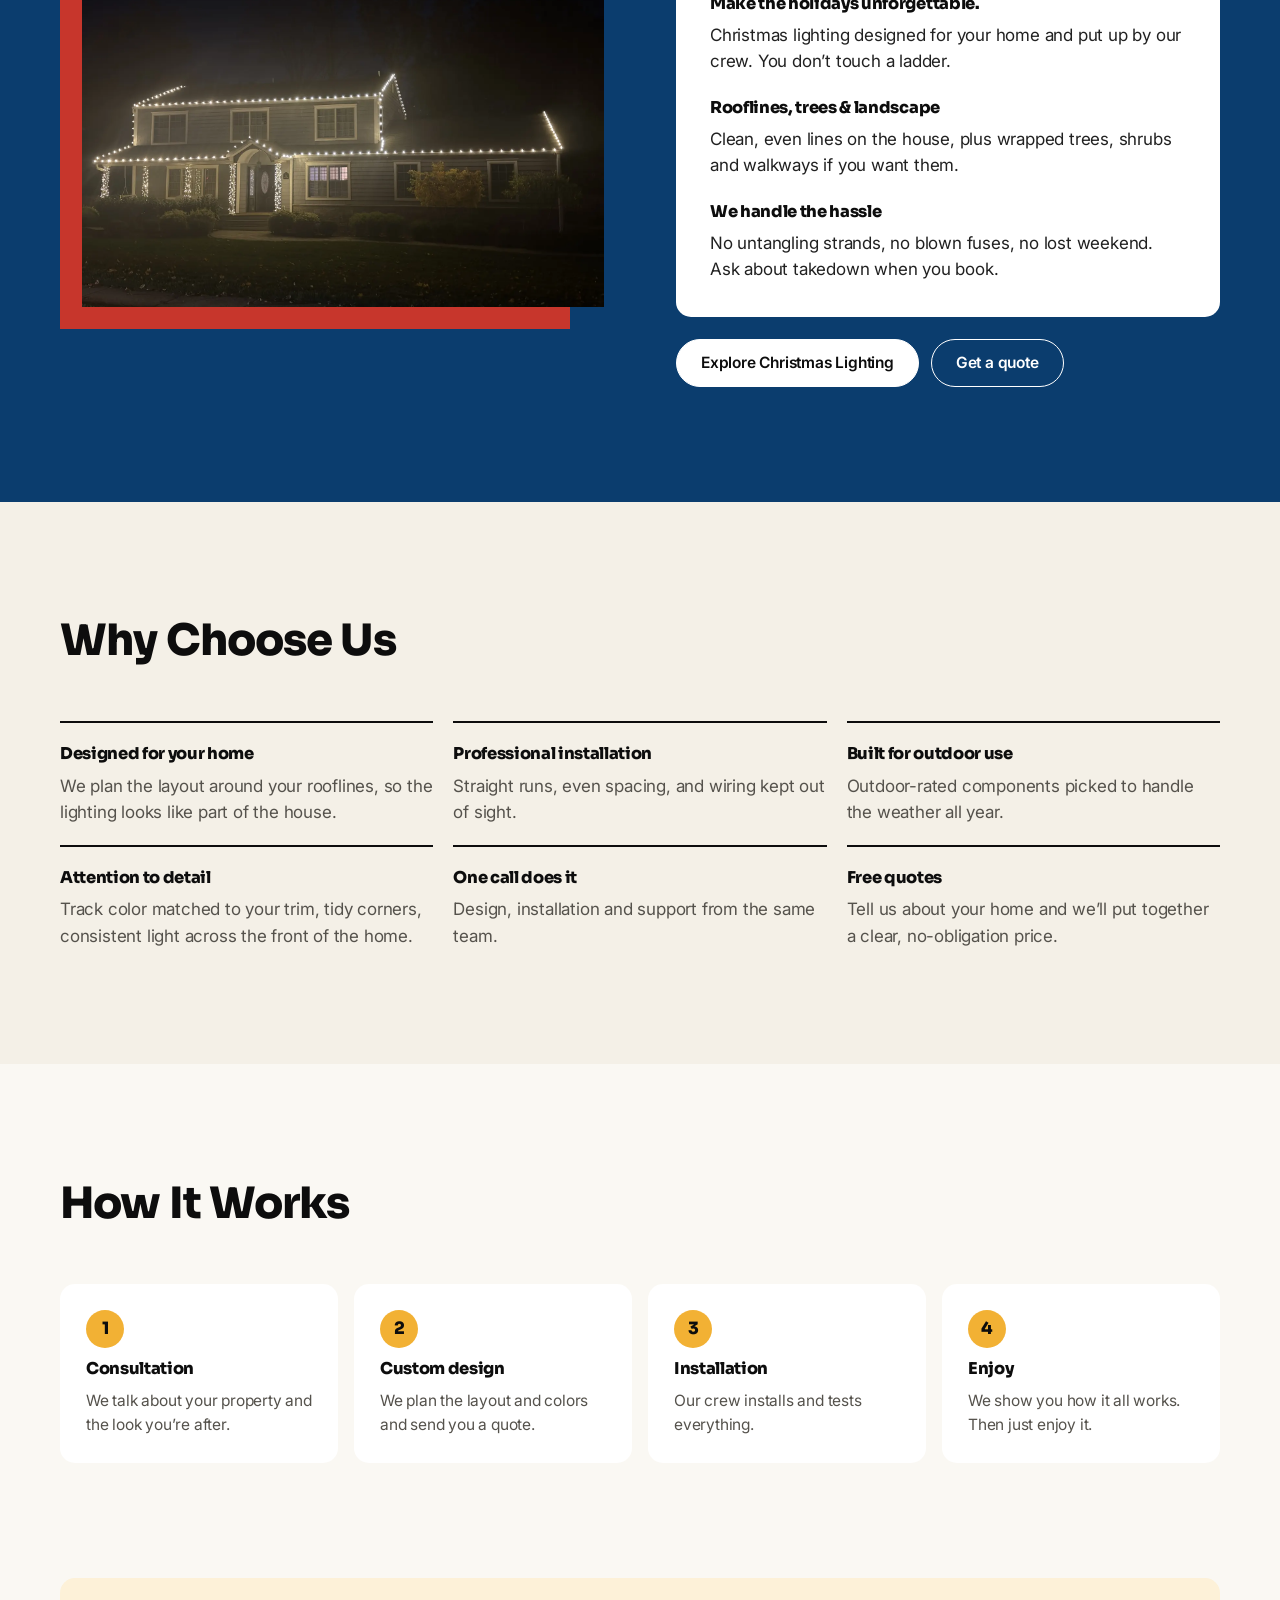
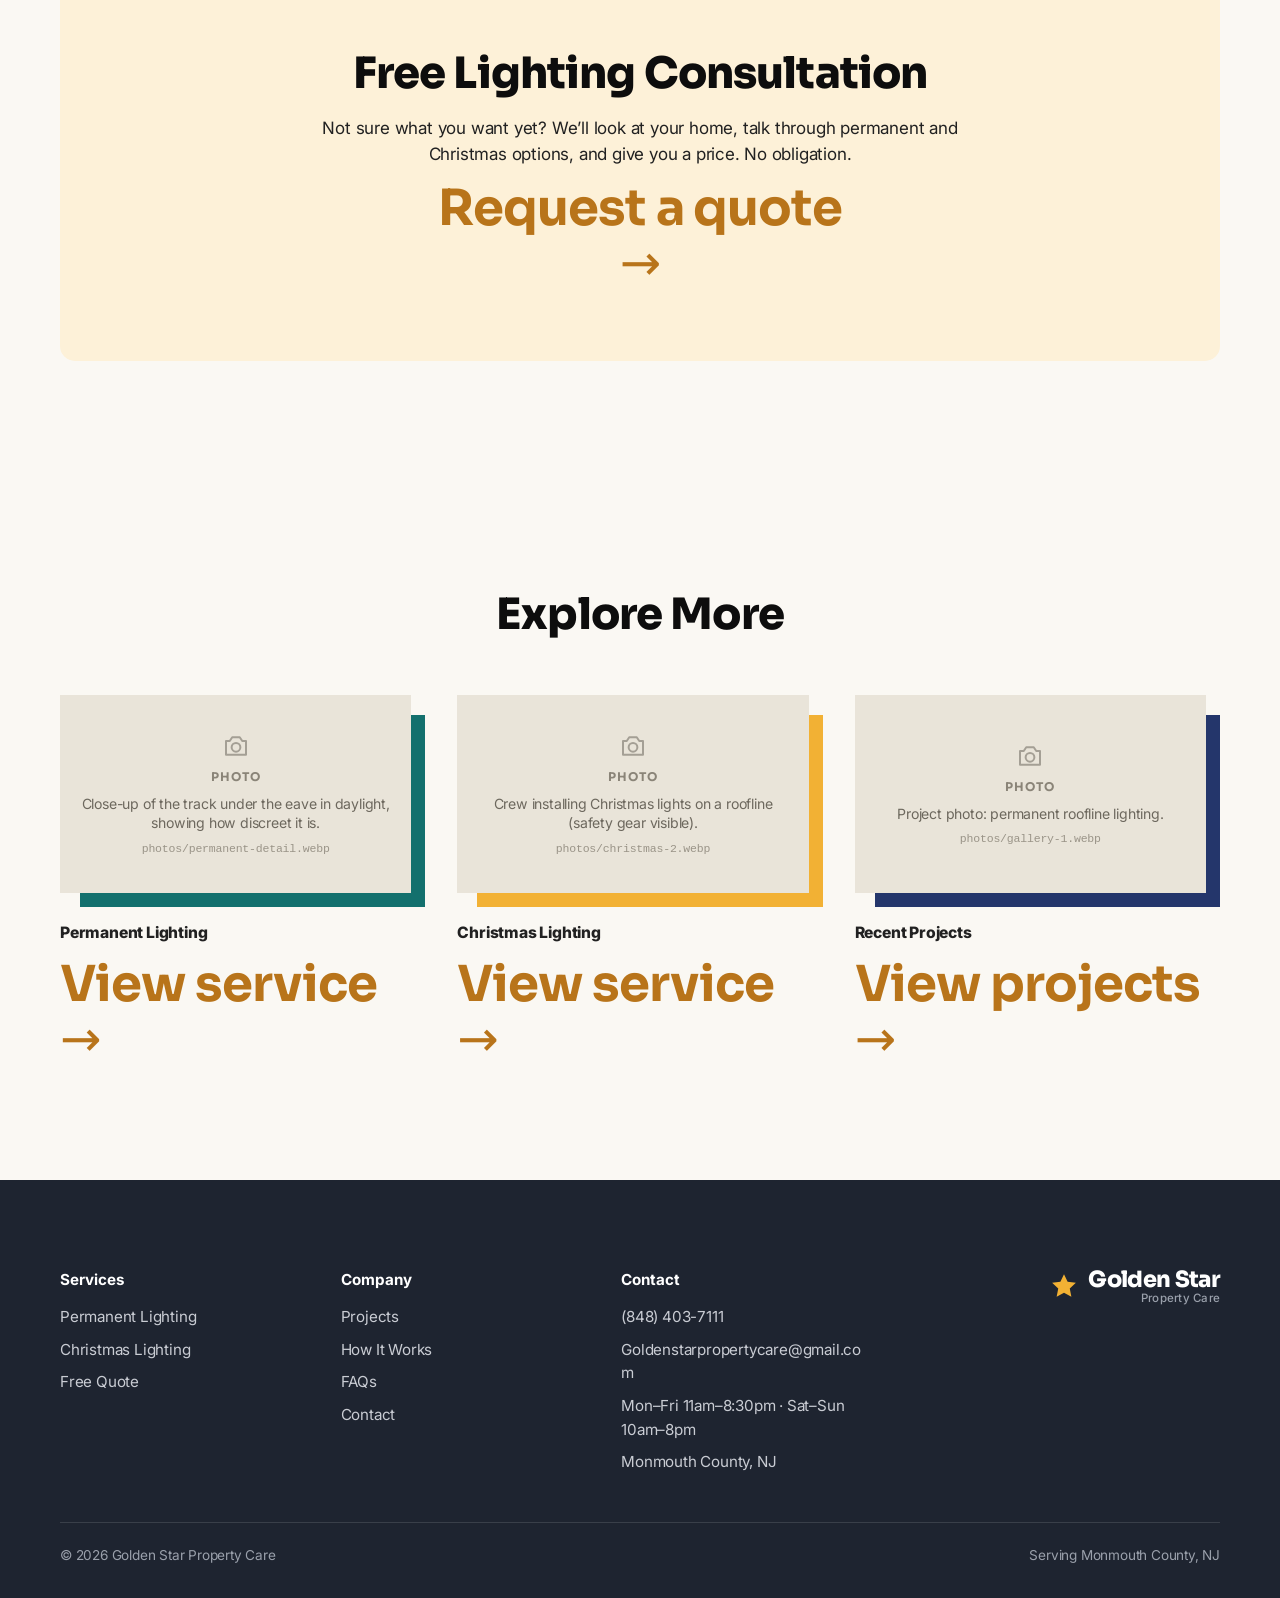
==== commit fc44c136: "Use ranch photo as temporary permanent lighting image" ====
--- a/index.html
+++ b/index.html
@@ -71,7 +71,7 @@
       </div>
       <div class="btn-row"><a class="btn" href="permanent-lighting.html">Explore Permanent Lighting</a><a class="text-link" href="contact.html?service=permanent">Get a quote</a></div>
     </div>
-    <div class="reveal"><div class="shot shot--amber"><div class="photo photo--empty" role="img" aria-label="Photo coming soon"><div class="brief"><svg viewBox="0 0 24 24" fill="none" stroke="currentColor" stroke-width="1.6" stroke-linecap="round" stroke-linejoin="round" aria-hidden="true"><path d="M4 8h3l2-3h6l2 3h3v11H4z"/><circle cx="12" cy="13" r="3.5"/></svg><strong>Photo</strong><span>Permanent lighting on a finished install, warm white, evening.</span><code>photos/permanent-1.webp</code></div></div></div></div>
+    <div class="reveal"><div class="shot shot--amber"><div class="photo"><img src="gallery-2.webp" width="1600" height="1067" alt="Ranch home at night with warm white lights along the roofline" loading="lazy" decoding="async"></div></div></div>
   </div>
 </section>
 
